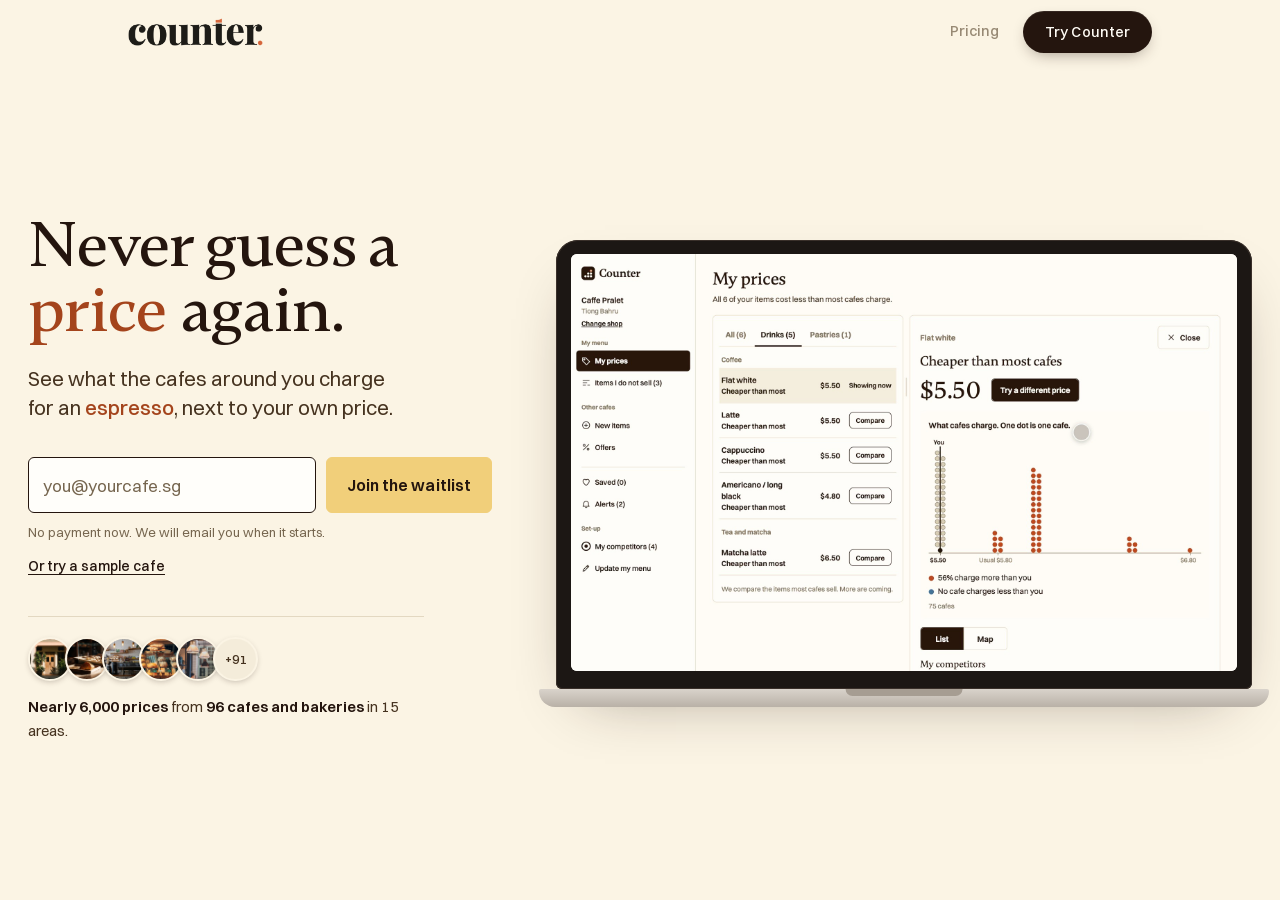
==== index.html @ 96f04a04 "Revert "Pricing as a printed price list: menu lines with dotted leaders, a waitlist stamp, torn tick" ====
<!DOCTYPE html>
<html lang="en" class="on-landing">
<head>
<meta charset="utf-8">
<meta name="viewport" content="width=device-width, initial-scale=1">
<title>Counter</title>
<meta name="description" content="Prices and new menu items at Singapore cafes and bakeries.">
<link rel="icon" href="img/favicon.svg" type="image/svg+xml">
<link rel="preload" href="fonts/gambetta-500.woff2" as="font" type="font/woff2" crossorigin>
<link rel="preload" href="fonts/switzer-400.woff2" as="font" type="font/woff2" crossorigin>
<style>
@font-face{font-family:'Gambetta';src:url(fonts/gambetta-400.woff2) format('woff2');font-weight:400;font-style:normal;font-display:swap}
@font-face{font-family:'Gambetta';src:url(fonts/gambetta-400i.woff2) format('woff2');font-weight:400;font-style:italic;font-display:swap}
@font-face{font-family:'Gambetta';src:url(fonts/gambetta-500.woff2) format('woff2');font-weight:500;font-style:normal;font-display:swap}
@font-face{font-family:'Gambetta';src:url(fonts/gambetta-500i.woff2) format('woff2');font-weight:500;font-style:italic;font-display:swap}
@font-face{font-family:'Gambetta';src:url(fonts/gambetta-600.woff2) format('woff2');font-weight:600;font-style:normal;font-display:swap}
@font-face{font-family:'Switzer';src:url(fonts/switzer-400.woff2) format('woff2');font-weight:400;font-style:normal;font-display:swap}
@font-face{font-family:'Switzer';src:url(fonts/switzer-500.woff2) format('woff2');font-weight:500;font-style:normal;font-display:swap}
@font-face{font-family:'Switzer';src:url(fonts/switzer-600.woff2) format('woff2');font-weight:600;font-style:normal;font-display:swap}
:root{
  --butter:#FBF2D9;      /* lead colour: the hero, the price in the result block, highlights */
  --cream:#FFFCF2;       /* the page behind the tool and the calm sections */
  --paper:#FFFFFF;       /* inputs and the phone screen */
  --espresso:#2A1810;    /* main text and the dark sections */
  --body:#4A3524;
  --muted:#7A6A55;       /* small secondary text */
  --rule:#EAE0C8;        /* hairlines */
  --tint:#F7EED5;        /* soft blocks: lock rows, the wall, the offer */
  --tomato:#9C4F55;      /* the main button, the giant number, the active tab or chip */
  --tomato-deep:#7A3940; /* pressed states, links, and small text that means "expensive" */
  /* map pins, a warm ramp from cheap to expensive */
  --pin-lo:#8C7A62;
  --pin-lo-text:#140B07;
  --pin-hi:#6E2A30;
  --f-display:"Bricolage Grotesque",system-ui,-apple-system,sans-serif;
  --f-text:"Archivo",system-ui,-apple-system,sans-serif;
  --s13:13px; --s15:15px; --s17:17px; --s21:21px;
  --s26:26px; --s33:33px;
  --r:12px;
  --gap-section:40px;
  --maxw:1080px;
  --pad:16px;
}
*{box-sizing:border-box}
html{-webkit-text-size-adjust:100%}
body{
  margin:0; background:var(--cream); color:var(--body);
  font-family:var(--f-text); font-size:16px; line-height:1.5;
  font-variant-numeric:tabular-nums;
  -webkit-font-smoothing:antialiased;
}
h1,h2,h3{font-family:var(--f-display); color:var(--espresso); font-weight:700; margin:0; line-height:1.15}
h4{margin:0}
p{margin:0}
.wrap{max-width:var(--maxw); margin:0 auto; padding:0 var(--pad)}
.num{font-variant-numeric:tabular-nums}
.vh{position:absolute; width:1px; height:1px; overflow:hidden; clip:rect(0 0 0 0)}
a{color:var(--tomato-deep); text-decoration:underline; text-underline-offset:2px}
:focus-visible{outline:2px solid var(--espresso); outline-offset:3px; border-radius:4px}
/* an author display rule must never show something marked hidden. until-found
   is left alone: it hides with content-visibility and needs its box. */
[hidden]:not([hidden=until-found]){display:none !important}
button{font-family:inherit; font-size:inherit; color:inherit; background:none; border:none; padding:0; cursor:pointer}
/* ---------- screen 1: the landing page ----------
   It lies over the tool and scrolls on its own. When a choice is made it
   slides up and away. Coming back has no motion. Each section runs edge to
   edge in one flat colour and makes one point. */
.landing{
  position:fixed; inset:0; z-index:100; overflow-x:hidden; overflow-y:auto;
  background:var(--butter); color:var(--espresso); font-size:18px; line-height:1.45;
}
html:not(.on-landing) .landing{
  transform:translateY(-100%); visibility:hidden;
  transition:transform .5s ease-out, visibility 0s linear .5s;
}
@media (prefers-reduced-motion:reduce){ html:not(.on-landing) .landing{transition:none} }
.on-landing body{overflow:hidden}
.landbar{position:sticky; top:0; z-index:40; background:var(--butter)}
.landbar .wrap{display:flex; align-items:center; justify-content:space-between; gap:16px; min-height:60px}
.lsec{padding:80px 0}
.lsec h2{font-family:var(--f-display); font-weight:800; font-size:clamp(32px,6vw,64px); line-height:1.05; letter-spacing:-.02em}
/* 1. hero: the field, and beside it the menu board */
.hero{background:var(--butter); min-height:100vh; min-height:100dvh}
.herogrid{display:grid; grid-template-columns:minmax(0,1fr); gap:32px; align-items:center}
.hero h1{font-weight:800; font-size:clamp(40px,9vw,88px); line-height:1; letter-spacing:-.03em}
.hero .sub{margin-top:16px}
/* The menu board: six cafes and their price for one item. One row at a time
   flips to another cafe. Every row is a button that opens that cafe. */
.menuboard{background:var(--espresso); color:var(--cream); border-radius:20px; padding:22px 22px 24px; line-height:1.5}
.menuboard :focus-visible{outline-color:var(--butter)}
.boardtabs{display:flex; gap:26px; margin-bottom:10px}
.boardtab{min-height:44px; font-family:var(--f-display); font-weight:700; font-size:20px; color:var(--cream); opacity:.72; border-bottom:3px solid transparent}
.boardtab[aria-pressed=true]{color:var(--butter); opacity:1; border-bottom-color:var(--butter)}
/* a fixed height, so a change of cafe never moves anything */
.boardrow{
  display:flex; align-items:center; gap:8px; width:100%; height:clamp(46px,4.8vw,62px); overflow:hidden; text-align:left;
  font-family:var(--f-display); font-weight:700; font-size:clamp(20px,2.5vw,30px); line-height:1.2;
  transition:transform .175s ease-in;
}
/* A change of cafe is a flip, like a letter board: the row turns on its
   horizontal axis until it is edge on, takes its new text, and turns back.
   A turn changes neither the row's height nor its place. */
.boardrow.out{transform:perspective(600px) rotateX(90deg)}
/* a long name is cut short. It never wraps and never pushes the price. */
.boardname{flex:0 1 auto; min-width:0; overflow:hidden; white-space:nowrap; text-overflow:ellipsis; color:var(--cream)}
.boardlead{flex:1 1 10px; min-width:10px; height:0; margin-top:.5em; border-bottom:3px dotted var(--muted)}
.boardprice{flex:0 0 auto; color:var(--butter); font-variant-numeric:tabular-nums}
/* of the six prices showing, the cheapest is cream and the dearest is tomato */
.boardprice.lo{color:var(--cream)}
.boardprice.hi{color:var(--tomato)}
.boardnote{margin-top:14px; font-size:15px; color:var(--cream)}
/* three figures on one line, set apart by space alone */
.herostats{display:flex; flex-wrap:wrap; gap:6px 28px; margin-top:22px; font-size:16px}
.herostats span{white-space:nowrap}
.herostats b{font-family:var(--f-display); font-weight:800; font-size:1.25em}
@media (prefers-reduced-motion:reduce){ .boardrow{transition:none} }
/* 2. the price line: the cheapest and the dearest price of one item, and a
   dot for every cafe in between */
.priceline{background:var(--espresso); color:var(--cream)}
.priceline h2{color:var(--cream)}
.pricerow{display:flex; align-items:flex-end; justify-content:space-between; gap:16px; margin-top:32px}
.pricerow .right{text-align:right}
.bigprice{font-family:var(--f-display); font-weight:800; font-size:clamp(48px,12vw,132px); line-height:.95; letter-spacing:-.03em}
.bigprice.lo{color:var(--butter)}
.bigprice.hi{color:var(--tomato)}
.pricelbl{margin-top:8px; font-size:16px; color:var(--cream)}
/* The plot. A column stands centred on its price. One too tall for the plot
   is split into stacks side by side. The label sits in a clear band above
   the tallest column, over the column it speaks for. */
.dotplot{position:relative; margin-top:36px; border-bottom:2px solid var(--muted); cursor:pointer}
.dotcol{
  position:absolute; bottom:5px; display:flex; align-items:flex-end; gap:var(--gap); transform:translateX(-50%);
  transition:opacity .2s linear; transition-delay:var(--d,0s);
}
.dotstack{display:flex; flex-direction:column-reverse; gap:var(--gap)}
.dotcol i{display:block; width:var(--dot); height:var(--dot); border-radius:50%; background:var(--butter)}
.dotlabel{position:absolute; white-space:nowrap; font-size:15px; line-height:1.3; color:var(--cream); transition:opacity .2s linear .9s}
.dotplot.pending .dotlabel{opacity:0}
.dotcol.top i{background:var(--tomato)}
.dotcol.on{outline:2px solid var(--cream); outline-offset:2px; border-radius:8px}
/* the columns wait out of sight until the section is first seen */
.dotplot.pending .dotcol{opacity:0}
@media (prefers-reduced-motion:reduce){ .dotcol,.dotlabel{transition:none} }
.pricenote{margin-top:28px; max-width:46ch}
/* 1b. the area ticker */
.ticker{overflow:hidden; background:var(--espresso); color:var(--butter); padding:16px 0; white-space:nowrap}
.tickrow{display:inline-flex; animation:tick 40s linear infinite}
.tickrow span{font-family:var(--f-display); font-weight:800; font-size:clamp(18px,2.4vw,26px); padding:0 22px}
.tickrow span::after{content:"\2022"; margin-left:44px; color:var(--tomato)}
@keyframes tick{to{transform:translateX(-50%)}}
@media (prefers-reduced-motion:reduce){ .tickrow{animation:none} }
/* 4. how it works */
.how{background:var(--cream); color:var(--body)}
.steps{display:grid; grid-template-columns:minmax(0,1fr); gap:56px; margin-top:44px}
.stepnum{font-family:var(--f-display); font-weight:800; font-size:72px; line-height:1; color:var(--tomato)}
.step h3{margin-top:10px; font-weight:800; font-size:28px}
.step > p{margin-top:8px}
/* a small real piece of the product under each step. Decoration only. */
.stepvis{margin-top:22px; max-width:380px; font-size:16px; line-height:1.5}
.fakeinput{display:flex; align-items:center; min-height:48px; padding:10px 14px; background:var(--paper); border:1px solid var(--espresso); border-radius:var(--r); color:var(--espresso)}
.fakelist{margin-top:6px; padding:6px 0; background:var(--paper); border-radius:var(--r)}
.fakelist div{padding:7px 14px}
.stepvis .rb-head{margin-top:0}
.stepvis .itemrow:first-child{border-top:1px solid var(--rule)}
.how .btn-main{margin-top:56px}
.landing footer{background:var(--cream); color:var(--body); font-size:16px}
/* 5. what owners said */
.quotes{background:var(--tomato); color:#fff}
.quotelabel{margin-bottom:28px}
.quotegrid{display:grid; grid-template-columns:minmax(0,1fr); gap:56px}
.quotes figure{margin:0}
.quotes blockquote{margin:0; font-family:var(--f-display); font-weight:700; font-size:clamp(24px,4.2vw,40px); line-height:1.15; letter-spacing:-.01em}
.quotes figcaption{margin-top:16px; font-size:16px}
/* 7. the full version */
.full{background:var(--cream); color:var(--body)}
.fulllist{list-style:none; margin:28px 0 0; padding:0; max-width:560px}
.fulllist li{padding:12px 0; border-bottom:1px solid var(--rule); color:var(--espresso); font-weight:500}
.full .tiles{margin-top:36px; font-size:16px; line-height:1.5}
.full .signup{margin-top:36px; max-width:560px}
/* 8. what owners asked us: six questions and their answers, all in view */
.questions{background:var(--tint); color:var(--body)}
.qlead{margin-top:16px; max-width:44ch}
.qa{margin-top:40px}
.qpair{padding:28px 0}
.qpair + .qpair{border-top:1px solid var(--muted)}
.qpair h3{font-weight:700; font-size:clamp(22px,3vw,30px); line-height:1.2}
.qpair p{margin-top:10px; max-width:60ch}
.sendmenu{display:inline-flex; align-items:center; min-height:44px; font-weight:500}
/* 9. closing */
.closing{background:var(--espresso); color:var(--cream)}
.closing h2{color:var(--cream); font-size:clamp(40px,9vw,88px); line-height:1; letter-spacing:-.03em}
.closing .combo{margin-top:26px; max-width:520px}
.closing input[type=text]{width:100%; font-size:18px; min-height:56px}
.closing .free{margin-top:12px; font-size:16px}
.closing h3{margin-top:72px; color:var(--cream); font-weight:800; font-size:28px}
.closing .signup{max-width:560px}
.closing .formnote,.closing .formnote.bad,.closing .formdone{color:var(--cream)}
.closing :focus-visible{outline-color:var(--butter)}
.btn.btn-butter,.btn.btn-butter:hover{background:var(--butter); border-color:var(--butter); color:var(--espresso)}
.btn.btn-butter:active{background:var(--butter); border-color:var(--cream)}
@media (min-width:861px){
  .landing{font-size:20px}
  .lsec{padding:120px 0}
  /* the hero is centred in a tall window. In a shorter one it starts under its top padding. */
  /* with the top bar the hero fills the window. It is centred in a tall
     window. In a shorter one it starts under its top padding. */
  .hero{display:flex; flex-direction:column; justify-content:center; min-height:calc(100vh - 60px); min-height:calc(100dvh - 60px)}
  .herogrid{width:100%; grid-template-columns:minmax(0,15fr) minmax(0,16fr); gap:48px; align-items:start}
  .menuboard{padding:26px 24px 28px}
  .herostats{gap:6px 22px; font-size:15px}
  .steps{grid-template-columns:repeat(3,minmax(0,1fr)); gap:48px}
  .quotegrid{grid-template-columns:repeat(2,minmax(0,1fr)); gap:72px}
  .qpair{display:grid; grid-template-columns:minmax(0,5fr) minmax(0,7fr); gap:56px}
  .qpair p{margin-top:0}
}
/* ---------- screen 2: top bar ---------- */
.topbar{border-bottom:1px solid var(--rule)}
.topbar .wrap{display:flex; align-items:center; justify-content:space-between; gap:16px; min-height:52px}
.wordmark{font-family:var(--f-display); font-weight:800; font-size:18px; color:var(--espresso); letter-spacing:-.01em}
.sec{padding-top:28px}
.sec > .wrap > h2{font-size:22px}
/* ---------- your result ---------- */
.who{font-size:var(--s15); color:var(--muted); margin-bottom:14px}
.who strong{display:block; font-family:var(--f-display); font-weight:800; font-size:var(--s26); line-height:1.15; color:var(--espresso)}
/* the result: one dark block */
.rankblock{background:var(--espresso); border-radius:var(--r); color:var(--cream); padding:18px}
.rb-head{margin-top:16px; font-weight:600}
.rb-head span{font-size:var(--s13); font-weight:400}
/* how the other cafes split: less in cream, the same in butter, more in tomato */
.rb-bar{display:flex; gap:2px; height:12px; margin-top:6px; border-radius:6px; overflow:hidden}
.rb-bar i{display:block; min-width:4px}
.rb-bar .less{background:var(--cream)}
.rb-bar .same{background:var(--butter)}
.rb-bar .more{background:var(--tomato)}
.rb-line{margin-top:6px; font-size:var(--s15)}
.rankblock + p{margin-top:12px}
/* the spread under the map */
.offers{margin-top:6px; font-size:var(--s15); display:flex; flex-wrap:wrap; gap:0 16px; align-items:center}
.near{margin-top:22px; max-width:600px}
.near h3{font-size:var(--s17)}
.nearname{color:var(--espresso); font-weight:500}
.neararea{display:block; font-size:var(--s13); font-weight:400; color:var(--muted)}
.nearprice{color:var(--espresso); font-weight:600}
.tilelock svg{flex:0 0 auto; width:16px; height:16px}
/* ---------- suggestions: the one place a shadow is used ---------- */
.combo{position:relative}
.combolist{
  position:absolute; left:0; right:0; top:calc(100% + 6px); z-index:30;
  margin:0; padding:6px 0; list-style:none; max-height:440px; overflow-y:auto;
  background:var(--paper); border:1px solid var(--rule); border-radius:var(--r);
  box-shadow:0 8px 24px rgba(42,24,16,.22);
}
.combolist li[role=option]{display:flex; flex-direction:column; justify-content:center; min-height:44px; padding:7px 14px; cursor:pointer}
.combolist li[aria-selected=true],.combolist li[role=option]:hover{background:var(--tint)}
.combohead{padding:8px 14px 2px; font-size:var(--s13); font-weight:600; color:var(--muted)}
.optname{display:block; font-size:16px; line-height:1.3; color:var(--espresso); font-weight:500}
.optsub{display:block; font-size:var(--s13); color:var(--muted)}
.optlast{border-top:1px solid var(--rule); margin-top:4px}
.optlast .optname{color:var(--tomato-deep)}
.signup{margin-top:18px; display:flex; flex-direction:column; align-items:stretch; gap:10px}
input[type=email],input[type=number],input[type=text],select{
  font-family:inherit; font-size:16px; color:var(--espresso);
  background:var(--paper); border:1px solid var(--muted); border-radius:var(--r);
  padding:10px 14px; min-height:48px; min-width:0;
}
input::placeholder{color:var(--muted)}
.signup input[type=email]{width:100%}
.btn{
  display:inline-flex; align-items:center; justify-content:center; min-height:48px;
  background:var(--espresso); color:var(--cream); font-weight:600; font-size:16px;
  padding:12px 20px; border-radius:var(--r); border:1px solid var(--espresso);
}
.btn:hover,.btn:active{background:var(--body); border-color:var(--body)}
.btn:disabled{opacity:.6; cursor:default}
/* the main button: joining the waitlist */
.btn-main,.btn-main:hover{background:var(--tomato); border-color:var(--tomato); color:#fff}
.btn-main:active{background:var(--tomato-deep); border-color:var(--tomato-deep)}
.btn-small{min-height:44px; padding:8px 16px; font-size:var(--s15)}
/* small grey text is too faint on the soft blocks, so it goes darker there */
.fineprint{margin-top:10px; font-size:var(--s13); color:var(--muted)}
.formnote{margin-top:12px; font-size:var(--s15); color:var(--espresso); font-weight:500}
.formnote.bad{color:var(--tomato-deep)}
.formdone{font-size:var(--s17); color:var(--espresso); font-weight:500; max-width:46ch}
/* ---------- the dashboard tiles ---------- */
.tiles{display:grid; grid-template-columns:1fr; gap:12px; margin:12px 0 4px}
.tile{background:var(--paper); border-radius:var(--r); padding:16px}
.tile h4{font-size:var(--s15); font-weight:600; color:var(--espresso); margin-bottom:8px; display:flex; flex-wrap:wrap; align-items:center; gap:6px 10px}
.tile p{font-size:var(--s15)}
.tilerow{display:flex; justify-content:space-between; gap:12px; padding:7px 0; border-bottom:1px solid var(--rule)}
.tilerow span:last-child{color:var(--espresso); font-weight:600; text-align:right}
.tilelock{display:flex; align-items:center; gap:8px; width:100%; min-height:44px; margin-top:2px; text-align:left; font-size:var(--s15); color:var(--muted)}
.soon{font-size:var(--s13); font-weight:500; color:var(--espresso); background:var(--tint); border-radius:var(--r); padding:2px 10px}
/* ---------- footer ---------- */
footer{border-top:1px solid var(--rule); padding:36px 0 44px}
footer h3{font-family:var(--f-text); font-size:var(--s13); font-weight:600; color:var(--espresso); margin-bottom:4px}
/* ---------- wider than a phone ---------- */
@media (min-width:700px){
  .tiles{grid-template-columns:1fr 1fr}
  .signup{flex-direction:row; flex-wrap:wrap}
  .signup input[type=email]{flex:1 1 240px; max-width:420px; width:auto}
}
@media (min-width:861px){
  :root{--gap-section:56px; --pad:28px}
}
/* ---------- landing polish: cards, photos, pricing ---------- */
.landing{--card-shadow:0 1px 2px rgba(42,24,16,.06),0 12px 32px -12px rgba(42,24,16,.18)}
.landbar{background:rgba(251,242,217,.86); -webkit-backdrop-filter:saturate(1.4) blur(12px); backdrop-filter:saturate(1.4) blur(12px); border-bottom:1px solid rgba(42,24,16,.06)}
.landing{scroll-behavior:smooth}
@media (prefers-reduced-motion:reduce){ .landing{scroll-behavior:auto} }
.lsec{scroll-margin-top:60px}
.navlinks{display:none; gap:28px; margin-left:auto; margin-right:8px; font-size:15px; font-weight:500}
.navlinks a{color:var(--espresso); text-decoration:none; opacity:.75}
.navlinks a:hover{opacity:1}
.eyebrow{display:inline-flex; align-items:center; gap:8px; margin-bottom:22px; padding:6px 14px 6px 10px; border-radius:999px; background:var(--paper); box-shadow:var(--card-shadow); font-size:14px; font-weight:600; color:var(--espresso)}
.eyebrow i{width:8px; height:8px; border-radius:50%; background:#3E9B5B; box-shadow:0 0 0 4px rgba(62,155,91,.18)}
.menuboard{box-shadow:0 30px 60px -20px rgba(42,24,16,.45); border-radius:20px}
.section-kicker{display:block; margin-bottom:14px; font-size:14px; font-weight:600; letter-spacing:.08em; color:var(--tomato)}
.sublead{margin-top:16px; max-width:52ch; color:var(--body)}
/* photo band */
/* steps as cards */
.step{background:var(--paper); border-radius:20px; padding:28px; box-shadow:var(--card-shadow)}
.stepnum{font-size:15px; display:inline-grid; place-items:center; width:40px; height:40px; border-radius:12px; background:var(--butter); color:var(--tomato-deep)}
.step h3{margin-top:18px; font-size:26px}
/* quotes as review cards */
.quotes{background:var(--espresso); color:var(--cream)}
.quotes h2{color:var(--cream)}
.quotelabel{margin-bottom:0}
.quotegrid{margin-top:44px; gap:20px}
.quotes figure{background:var(--paper); color:var(--espresso); border-radius:20px; padding:32px; box-shadow:0 20px 40px -20px rgba(0,0,0,.5); display:flex; flex-direction:column; justify-content:space-between; gap:28px}
.quotes blockquote{font-size:clamp(20px,2.6vw,26px); line-height:1.3; color:var(--espresso)}
.quotes figcaption{margin-top:0; display:flex; align-items:center; gap:12px; font-size:15px; color:var(--muted)}
.quotes figcaption b{display:block; color:var(--espresso); font-weight:600}
.avatar{flex:none; width:44px; height:44px; border-radius:50%; display:grid; place-items:center; font-size:22px; background:var(--butter)}
.proofrow{display:flex; flex-wrap:wrap; gap:12px 32px; margin-top:40px; font-size:15px; opacity:.85}
.proofrow b{font-family:var(--f-display); font-size:1.3em; color:var(--butter); margin-right:6px}
/* pricing */
.full{background:var(--cream)}
.full h2,.full .section-kicker,.full .sublead{text-align:center; margin-left:auto; margin-right:auto}
.plans{display:grid; gap:20px; margin-top:48px; grid-template-columns:minmax(0,1fr)}
.plan{position:relative; background:var(--paper); border-radius:24px; padding:32px; box-shadow:var(--card-shadow); border:1px solid var(--rule); display:flex; flex-direction:column}
.plan.pro{background:var(--espresso); color:var(--cream); border-color:var(--espresso)}
.plan h3{font-size:22px}
.plan.pro h3{color:var(--cream)}
.plan .price{margin-top:12px; font-family:var(--f-display); font-weight:800; font-size:56px; line-height:1; letter-spacing:-.03em; color:var(--espresso)}
.plan.pro .price{color:var(--butter)}
.plan .price small{font-family:var(--f-text); font-weight:500; font-size:16px; letter-spacing:0; opacity:.7; margin-left:4px}
.plan .badge{position:absolute; top:24px; right:24px; padding:5px 12px; border-radius:999px; background:var(--butter); color:var(--espresso); font-size:13px; font-weight:600}
.plan .fulllist{margin-top:24px; flex:1}
.plan .fulllist li{display:flex; gap:10px; padding:9px 0; border:0; font-size:16px; color:inherit}
.plan .fulllist li::before{content:"\2713"; color:var(--tomato); font-weight:700}
.plan.pro .fulllist li::before{color:var(--butter)}
.plan .signup{margin-top:24px; max-width:none}
.plan > .btn{margin-top:24px; text-decoration:none; text-align:center; justify-content:center}
.plan.pro .fineprint,.plan.pro .formnote{color:var(--cream); opacity:.8}
.full .tiles{margin-top:56px}
/* questions as cards */
.questions{background:var(--tint)}
.qa{display:grid; gap:16px; grid-template-columns:minmax(0,1fr)}
.qpair,.qpair + .qpair{background:var(--paper); border:0; border-radius:20px; padding:28px; box-shadow:var(--card-shadow)}
.qpair h3{font-size:20px}
/* closing over a photo */
.closing{position:relative; background:linear-gradient(rgba(42,24,16,.82),rgba(42,24,16,.92)),url(img/busy.jpg) center/cover; text-align:left}
@media (min-width:861px){
  .navlinks{display:flex}
  .quotegrid{grid-template-columns:repeat(2,minmax(0,1fr)); gap:24px}
  .plans{grid-template-columns:repeat(2,minmax(0,1fr)); max-width:880px; margin-left:auto; margin-right:auto}
  .qa{grid-template-columns:repeat(2,minmax(0,1fr)); gap:20px}
  .qpair{display:block}
  .qpair p{margin-top:10px}
}
/* ---------- landing motion ---------- */
.hero{position:relative; overflow:hidden; isolation:isolate}
.hero::before,.hero::after{content:""; position:absolute; z-index:-1; width:520px; height:520px; border-radius:50%; filter:blur(70px); opacity:.55; pointer-events:none}
.hero::before{background:#F6D98B; top:-140px; left:-120px; animation:drift1 18s ease-in-out infinite alternate}
.hero::after{background:#E9B9A0; bottom:-180px; right:-120px; opacity:.4; animation:drift2 22s ease-in-out infinite alternate}
@keyframes drift1{to{transform:translate(160px,120px) scale(1.15)}}
@keyframes drift2{to{transform:translate(-180px,-100px) scale(1.2)}}
.eyebrow i{animation:pulse 2s ease-out infinite}
@keyframes pulse{0%{box-shadow:0 0 0 0 rgba(62,155,91,.45)}100%{box-shadow:0 0 0 10px rgba(62,155,91,0)}}
.rot{display:inline-block; position:relative; color:var(--tomato); font-weight:600}
.rot span{display:inline-block; animation:rotin .5s cubic-bezier(.2,.8,.2,1)}
.rot::after{content:""; position:absolute; left:0; right:0; bottom:-2px; height:3px; border-radius:3px; background:var(--tomato); opacity:.35}
@keyframes rotin{from{opacity:0; transform:translateY(60%)}}
.heroside{position:relative}
.toasts{position:absolute; left:-36px; bottom:-34px; width:min(340px,90%); height:150px; pointer-events:none; z-index:2}
.toast{position:absolute; left:0; right:0; bottom:0; display:flex; gap:12px; align-items:flex-start; padding:12px 14px; border-radius:16px; background:rgba(255,255,255,.97); box-shadow:0 18px 40px -12px rgba(42,24,16,.35); font-size:14px; line-height:1.35; color:var(--body);
  transition:transform .6s cubic-bezier(.2,.8,.2,1), opacity .6s; animation:toastin .6s cubic-bezier(.2,.8,.2,1)}
.toast .ti{flex:none; width:36px; height:36px; border-radius:11px; display:grid; place-items:center; font-size:18px; background:var(--butter)}
.toast b{display:block; color:var(--espresso); font-size:14px}
.toast small{display:block; color:var(--muted); font-size:12px; margin-bottom:1px; letter-spacing:.06em; font-weight:600}
.toast.back{transform:translateY(-62px) scale(.94); opacity:.55}
@keyframes toastin{from{opacity:0; transform:translateY(40px) scale(.96)}}
@keyframes bob{50%{transform:translateY(-6px)}}
.step,.plan,.qpair,.quotes figure{transition:transform .3s ease, box-shadow .3s ease}
.step:hover,.plan:hover,.qpair:hover,.quotes figure:hover{transform:translateY(-4px); box-shadow:0 2px 4px rgba(42,24,16,.06),0 24px 48px -16px rgba(42,24,16,.28)}
.motion .rv{opacity:0; transform:translateY(28px); transition:opacity .7s ease, transform .7s cubic-bezier(.2,.8,.2,1)}
.motion .rv.in{opacity:1; transform:none}
@media (max-width:860px){ .toasts{left:8px; bottom:-60px} .heroside{margin-bottom:70px} }
@media (prefers-reduced-motion:reduce){
  .hero::before,.hero::after,.eyebrow i,.rot span,.toast{animation:none}
  .toast{transition:none}
}
/* ---------- hero: words left, the live board right ---------- */
.hero{min-height:0; padding:56px 0 88px}
.herogrid{gap:56px}
.hero h1{font-size:clamp(44px,6vw,80px); line-height:.98}
.hero h1 .mark{background:linear-gradient(transparent 62%, #F3D27A 62%, #F3D27A 92%, transparent 92%); padding:0 .06em}
.hero .sub{margin-top:20px; font-size:clamp(18px,1.8vw,21px); max-width:30ch}
.hero .herostats{margin-top:36px; padding-top:22px; border-top:1px solid rgba(42,24,16,.12); max-width:480px; gap:6px 26px; font-size:15px; color:var(--body)}
.heroside{position:relative; padding:44px 0}
.hero .boardnote{display:none}
.hero .menuboard{padding-bottom:44px}
.hero .boardrow{font-size:clamp(18px,1.9vw,24px); height:clamp(44px,4vw,54px)}
.toasts{width:300px; height:0; pointer-events:none}
.toasts .toast{position:absolute; left:0; right:0; top:0; bottom:auto; text-align:left}
.toasts.r{top:-14px; right:-28px; left:auto; bottom:auto}
@media (min-width:861px){
  .hero{display:flex; flex-direction:column; justify-content:center; min-height:calc(100dvh - 60px); padding:40px 0 72px}
  .herogrid{grid-template-columns:minmax(0,11fr) minmax(0,10fr); align-items:center; gap:64px}
}
@media (max-width:860px){
  .toasts.r{position:relative; left:auto; right:auto; top:auto; bottom:auto; margin:16px auto 0; width:100%; height:96px}
  .heroside{padding:0; margin-bottom:0}
}
.full .tiles{display:none}
/* questions fold open one at a time */
.qpair summary{list-style:none; cursor:pointer; display:flex; justify-content:space-between; align-items:center; gap:16px}
.qpair summary::-webkit-details-marker{display:none}
.qpair summary::after{content:"+"; flex:none; width:32px; height:32px; border-radius:50%; display:grid; place-items:center; background:var(--butter); color:var(--espresso); font-weight:700; transition:transform .25s}
.qpair[open] summary::after{transform:rotate(45deg)}
.qa{align-items:start}
/* ---------- how it works: steps beside a phone playing the walkthrough ---------- */
.how{position:relative; overflow:hidden}
.howgrid{display:grid; grid-template-columns:minmax(0,1fr); gap:48px; margin-top:44px; align-items:center}
.how .steps{margin-top:0; grid-template-columns:minmax(0,1fr) !important; gap:16px}
.how .stepvis{display:none}
.how .step{display:grid; grid-template-columns:auto minmax(0,1fr); column-gap:18px; align-items:start; padding:24px}
.how .step h3{margin-top:4px; font-size:22px}
.how .step > p:not(.stepnum){grid-column:2}
.how .step .stepnum{grid-row:span 2}
.phonewrap{position:relative; display:flex; flex-direction:column; align-items:center; padding:20px 0}
.phonecap{position:relative; z-index:1; margin-top:22px; font-size:14px; font-weight:500; color:var(--body)}
.phonewrap::before{content:""; position:absolute; inset:8% 4%; border-radius:50%; background:radial-gradient(#F3D27A,transparent 70%); filter:blur(30px); opacity:.7; z-index:0}
.phone{position:relative; z-index:1; width:min(300px,78vw); padding:11px; border-radius:50px; background:#1A1310;
  box-shadow:inset 0 0 0 2px #3B302A, inset 0 0 0 5px #0E0A08, 0 40px 80px -24px rgba(42,24,16,.55), 0 12px 24px -12px rgba(42,24,16,.4)}
.phone::after{content:""; position:absolute; right:-3px; top:130px; width:3px; height:64px; border-radius:0 3px 3px 0; background:#2A211C}
.phone .screen{position:relative; border-radius:40px; overflow:hidden; background:#000; aspect-ratio:390/844}
.phone video,.phone img{display:block; width:100%; height:100%; object-fit:cover; object-position:top}
.phonetag{position:absolute; z-index:3; display:flex; align-items:center; gap:8px; padding:10px 14px; border-radius:14px; background:#fff; box-shadow:var(--card-shadow); font-size:14px; font-weight:600; color:var(--espresso); white-space:nowrap; animation:bob 5s ease-in-out infinite}
.phonetag.a{top:18%; left:calc(50% - 230px)}
.phonetag.b{bottom:16%; right:calc(50% - 235px); animation-delay:-2.5s}
.phonetag i{width:8px; height:8px; border-radius:50%; background:#3E9B5B}
.how .btn-main{margin-top:40px}
@media (min-width:861px){ .howgrid{grid-template-columns:minmax(0,1fr) minmax(0,1fr); gap:64px} }
@media (max-width:560px){ .phonetag{display:none} }
@media (prefers-reduced-motion:reduce){ .phonetag{animation:none} }
</style>
<style>
/* ---------- hero phone, alerts floating round it ---------- */
.hero .heroside{display:flex; justify-content:center; padding:24px 0}
.hero .heroside::before{content:""; position:absolute; inset:6% 12%; border-radius:50%; background:radial-gradient(#F3D27A,transparent 70%); filter:blur(36px); opacity:.75}
.hero .phone{width:min(290px,72vw); transform:rotate(2deg)}
.hero .toasts{width:270px; z-index:3}
.hero .toasts.r{top:16%; right:-6px; left:auto; bottom:auto}
.boardwrap{position:relative}
.boardwrap .menuboard{box-shadow:0 30px 60px -20px rgba(42,24,16,.45)}
@media (min-width:861px){ .hero .phone{width:min(300px,24vw)} }
@media (max-width:860px){
  .hero .heroside{flex-direction:column; align-items:center}
  .hero .toasts.r{position:relative; inset:auto; margin:20px auto 0; width:100%; max-width:360px; height:96px}
}
@media (prefers-reduced-motion:reduce){ .hero .phone{transform:none} }
/* ---------- hero: real-looking notifications beside the phone ---------- */
.hero .heroside{display:grid; grid-template-columns:minmax(0,1fr) auto; align-items:center; padding:24px 0}
.notifs{position:relative; z-index:3; display:flex; flex-direction:column; gap:10px; margin-right:-34px; min-height:330px; justify-content:center}
.nf{display:flex; gap:11px; align-items:flex-start; padding:11px 13px 12px; border-radius:22px; text-decoration:none; color:var(--espresso);
  background:rgba(255,255,255,.78); -webkit-backdrop-filter:blur(24px) saturate(1.8); backdrop-filter:blur(24px) saturate(1.8);
  border:1px solid rgba(255,255,255,.7); box-shadow:0 1px 1px rgba(42,24,16,.04),0 14px 34px -12px rgba(42,24,16,.32);
  transition:transform .45s cubic-bezier(.2,.8,.2,1), opacity .45s, box-shadow .2s; will-change:transform}
.nf:hover{transform:translateX(-4px) scale(1.02); box-shadow:0 1px 1px rgba(42,24,16,.04),0 22px 44px -14px rgba(42,24,16,.42)}
.nf:focus-visible{outline:2px solid var(--tomato); outline-offset:2px}
.nf .ic{flex:none; width:38px; height:38px; border-radius:10px; display:grid; place-items:center; font-size:20px; background:var(--espresso); box-shadow:inset 0 0 0 1px rgba(255,255,255,.08)}
.nf .hd{display:flex; justify-content:space-between; gap:8px; font-size:11.5px; letter-spacing:.04em; color:var(--muted); margin-bottom:2px}
.nf .hd span:last-child{text-transform:none; letter-spacing:0}
.nf b{display:block; font-size:14px; color:var(--espresso); white-space:nowrap; overflow:hidden; text-overflow:ellipsis}
.nf .tx{display:-webkit-box; -webkit-line-clamp:2; -webkit-box-orient:vertical; overflow:hidden}
.nf .go{display:block; max-height:0; opacity:0; overflow:hidden; font-weight:600; font-size:12.5px; color:var(--tomato); transition:max-height .25s, opacity .25s, margin .25s}
.nf:hover .go,.nf:focus-visible .go{max-height:20px; opacity:1; margin-top:5px}
.nf.enter{animation:nfin .6s cubic-bezier(.2,.9,.25,1.1)}
.nf.leave{opacity:0; transform:translateY(14px) scale(.94)}
.nf:nth-child(2){opacity:.92}
.nf:nth-child(3){opacity:.75}
@keyframes nfin{from{opacity:0; transform:translateX(70px) scale(.9)}}
.hero .phone{position:relative; z-index:1}
@media (max-width:860px){
  .hero .heroside{grid-template-columns:minmax(0,1fr); justify-items:center}
  .notifs{order:2; margin:22px 0 0; width:100%; max-width:380px; min-height:0}
  .notifs .nf:nth-child(n+3){display:none}
}
@media (prefers-reduced-motion:reduce){ .nf,.nf.enter{animation:none; transition:none} }
/* ---------- hero stage: the phone, with the notifications pinned to its left edge ---------- */
.hero .wrap{max-width:1240px}
.hero .heroside{display:flex; justify-content:flex-end; align-items:center; padding:24px 0}
.stage{position:relative}
.hero .phone{width:clamp(230px,21vw,290px)}
.notifs{position:absolute; top:16%; right:calc(100% - 16px); width:clamp(250px,24vw,330px); margin:0; min-height:0; justify-content:flex-start}
.nf{padding:10px 12px; border-radius:20px; align-items:center}
.nf .ic{width:36px; height:36px; font-size:19px}
.nf .hd{font-size:10.5px; margin-bottom:1px}
.nf .hd span:first-child{white-space:nowrap; overflow:hidden; text-overflow:ellipsis}
.nf b{font-size:14px}
.nf .tx{-webkit-line-clamp:1; font-size:13px}
.nf:nth-child(2){opacity:.94; transform:scale(.98)}
.nf:nth-child(3){opacity:.8; transform:scale(.96)}
.nf:hover{transform:translateX(-4px) scale(1.02); opacity:1}
@media (min-width:861px){
  .herogrid{grid-template-columns:minmax(0,5fr) minmax(0,6fr); gap:48px}
  .hero h1{font-size:clamp(44px,5.4vw,84px)}
}
@media (max-width:860px){
  .hero .heroside{justify-content:center}
  .stage{display:flex; flex-direction:column; align-items:center; width:100%}
  .notifs{position:static; order:2; width:100%; max-width:380px; margin-top:22px}
  .hero .phone{width:min(280px,72vw)}
}
/* the rotating item is a link into the tool */
button.rot{font:inherit; font-weight:600; color:var(--tomato); padding:0; cursor:pointer; text-align:left}
button.rot::before{content:""; position:absolute; inset:-4px -8px; border-radius:10px; background:rgba(156,79,85,.08); opacity:0; transition:opacity .2s}
button.rot:hover::before,button.rot:focus-visible::before{opacity:1}
button.rot:hover::after{opacity:.9; height:4px}
button.rot span::after{content:" \2197"; font-size:.7em; vertical-align:.25em; opacity:.55}
.hero .herotext{padding-top:8px}
/* the price line turns through every item */
.plpills{display:flex; flex-wrap:wrap; gap:8px; margin-bottom:28px}
.plpill{position:relative; overflow:hidden; padding:8px 16px; border-radius:999px; font-size:15px; font-weight:500; color:var(--cream); background:rgba(255,252,242,.08); border:1px solid rgba(255,252,242,.16); transition:background .2s, color .2s}
.plpill:hover{background:rgba(255,252,242,.16)}
.plpill[aria-pressed=true]{background:var(--butter); color:var(--espresso); border-color:var(--butter)}
.plpill span{position:relative; z-index:1}
.plpills.running .plpill[aria-pressed=true]::after{content:""; position:absolute; left:0; bottom:0; height:3px; width:100%; background:var(--tomato); transform-origin:left; animation:plbar var(--turn,5s) linear forwards}
@keyframes plbar{from{transform:scaleX(0)}}
.plword{display:inline-block; color:var(--butter); animation:rotin .5s cubic-bezier(.2,.8,.2,1)}
.dotplot .dotcol{transition:opacity .25s linear; transition-delay:var(--d,0s)}
.dotplot.pending .dotcol{transition-delay:0s}
@media (prefers-reduced-motion:reduce){ .plword{animation:none} .plpills.running .plpill::after{animation:none} }
/* a faded photo of the item behind the price line */
.priceline{position:relative; overflow:hidden; isolation:isolate}
.plbgs{position:absolute; inset:0; z-index:-1; background:var(--espresso)}
.plbgs::after{content:""; position:absolute; inset:0; background:linear-gradient(90deg, rgba(42,24,16,.94) 0%, rgba(42,24,16,.82) 45%, rgba(42,24,16,.68) 100%), linear-gradient(180deg, rgba(42,24,16,.35), rgba(42,24,16,.85))}
.plbg{position:absolute; inset:-4%; background:center/cover no-repeat; opacity:0; transform:scale(1.04); transition:opacity 1.2s ease, transform 7s ease-out; filter:saturate(.9)}
.plbg.on{opacity:1; transform:scale(1.12)}
@media (prefers-reduced-motion:reduce){ .plbg{transition:opacity .01s; transform:none} .plbg.on{transform:none} }
.plpills{display:none}
.plbg,.plbg.on{transition:none; transform:none}
/* ---------- owner chats ---------- */
.chatgrid{display:grid; grid-template-columns:minmax(0,1fr); gap:40px; align-items:center}
.chatcopy .proofrow{margin-top:32px}
.chatcard{background:var(--paper); color:var(--espresso); border-radius:28px; box-shadow:0 30px 60px -24px rgba(0,0,0,.6); overflow:hidden; max-width:460px; width:100%; justify-self:center}
.chathead{display:flex; align-items:center; gap:12px; padding:16px 20px; border-bottom:1px solid var(--rule)}
.chathead b{display:block; font-size:16px}
.chathead small{display:block; font-size:13px; color:var(--muted)}
.chatlog{display:flex; flex-direction:column; justify-content:flex-end; gap:8px; height:300px; padding:18px 18px 10px; font-size:15.5px; line-height:1.35; overflow:hidden}
.bub{max-width:82%; padding:10px 14px; border-radius:18px; animation:bubin .35s cubic-bezier(.2,.8,.2,1)}
.bub.them{align-self:flex-start; background:#F1ECE1; border-bottom-left-radius:6px}
.bub.us{align-self:flex-end; background:var(--espresso); color:var(--cream); border-bottom-right-radius:6px}
.bub.ship{align-self:flex-end; background:var(--butter); color:var(--espresso); border:1px solid #EAD9A6; border-bottom-right-radius:6px}
.bub.ship small{display:block; font-size:11.5px; font-weight:700; letter-spacing:.06em; color:var(--tomato-deep); margin-bottom:3px}
.bub.typing{display:flex; gap:4px; padding:13px 14px}
.bub.typing i{width:7px; height:7px; border-radius:50%; background:var(--muted); opacity:.5; animation:dot 1s infinite}
.bub.typing i:nth-child(2){animation-delay:.15s}
.bub.typing i:nth-child(3){animation-delay:.3s}
@keyframes dot{50%{opacity:1; transform:translateY(-2px)}}
@keyframes bubin{from{opacity:0; transform:translateY(10px) scale(.97)}}
.chatdots{display:flex; justify-content:center; gap:6px; padding:6px 0 16px}
.chatdots button{width:8px; height:8px; border-radius:99px; background:var(--rule); transition:width .3s, background .3s}
.chatdots button[aria-pressed=true]{width:24px; background:var(--tomato)}
.chatnote{margin-top:28px; font-size:13px; color:rgba(255,252,242,.55)}
@media (min-width:861px){ .chatgrid{grid-template-columns:minmax(0,1fr) minmax(0,1fr); gap:64px} .chatcard{justify-self:end} }
@media (prefers-reduced-motion:reduce){ .bub{animation:none} .bub.typing i{animation:none} }
/* a row of round cafe photos beside the counts */
.hero .herostats,.facerow{display:flex; align-items:center; flex-wrap:wrap; gap:12px 16px}
.faces{display:inline-flex; padding-left:10px}
.faces i{width:38px; height:38px; margin-left:-10px; border-radius:50%; background:center/cover no-repeat var(--tint); border:3px solid var(--butter); box-shadow:0 2px 6px rgba(42,24,16,.15)}
.facetext{font-size:15px; color:var(--body); white-space:normal}
.facetext b{font-family:var(--f-display); font-weight:800; font-size:1.15em; color:var(--espresso)}
.facerow{margin-top:28px}
.closing .faces i{border-color:#3A2A21; width:44px; height:44px}
.closing .facetext{color:rgba(255,252,242,.8)}
@media (max-width:480px){ .faces i:nth-child(n+7){display:none} }
/* owner section: a counter conversation behind it, and our notes beside the chat */
.quotes{position:relative; overflow:hidden; isolation:isolate}
.quotes::before{content:""; position:absolute; inset:0; z-index:-1;
  background:linear-gradient(90deg, rgba(42,24,16,.95) 0%, rgba(42,24,16,.86) 45%, rgba(42,24,16,.62) 100%), url(img/counter-chat.jpg) center/cover no-repeat}
.quotes .sublead{color:rgba(255,252,242,.78)}
.chatstage{position:relative; justify-self:center; width:100%; max-width:460px; margin-top:96px}
.chatstage .chatcard{position:relative; z-index:1; max-width:none}
.notecard{position:absolute; z-index:0; top:-118px; left:-48px; width:260px; padding:16px 18px 18px; background:#FFF9E6; color:#3B2A1E; border-radius:6px; transform:rotate(-6deg);
  box-shadow:0 18px 30px -12px rgba(0,0,0,.55); font-family:"Caveat",cursive; font-size:21px; line-height:1.2;
  background-image:repeating-linear-gradient(transparent 0 25px, rgba(122,106,85,.18) 25px 26px)}
.notecard .nt{font-weight:700; font-size:23px; margin-bottom:6px; color:var(--tomato-deep)}
.notecard .nk{margin-top:6px; font-weight:700; color:#3E7B4F}
@media (min-width:861px){ .chatstage{justify-self:end} }
@media (max-width:1100px){ .notecard{display:none} .chatstage{margin-top:0} }
/* the build story beside the owner chats */
.story{list-style:none; margin:30px 0 0; padding:0; position:relative}
.story::before{content:""; position:absolute; left:23px; top:10px; bottom:16px; width:2px; background:linear-gradient(rgba(251,242,217,.45), rgba(251,242,217,.08))}
.story li{position:relative; display:grid; grid-template-columns:48px minmax(0,1fr); gap:16px; padding:10px 0; font-size:16.5px; line-height:1.45; color:rgba(255,252,242,.78)}
.story .when{position:relative; z-index:1; display:grid; place-items:center; width:48px; height:28px; border-radius:99px; background:#3A2A21; border:1px solid rgba(251,242,217,.25); font-size:12.5px; font-weight:700; letter-spacing:.04em; color:var(--butter)}
.story li.now .when{background:var(--butter); color:var(--espresso)}
.story b{color:var(--cream); font-weight:600}
.tellbtn{margin-top:12px; min-height:44px; padding:10px 18px; font-size:15px}
.tellform{margin-top:12px; max-width:420px}
.tellform textarea{width:100%; padding:12px 14px; border-radius:14px; border:1px solid rgba(251,242,217,.3); background:rgba(255,252,242,.96); font:inherit; font-size:15px; color:var(--espresso); resize:vertical}
.tellrow{display:flex; gap:8px; margin-top:8px}
.tellrow input{flex:1; min-width:0; border-radius:12px; font-size:15px}
.quotes .formdone{margin-top:10px; color:var(--butter)}
.stagecap{position:absolute; left:0; right:0; bottom:-34px; text-align:center; font-size:13.5px; color:var(--muted); white-space:nowrap}
.stagecap::before{content:""; display:inline-block; width:6px; height:6px; margin-right:8px; border-radius:50%; background:var(--tomato); vertical-align:middle}
.builtwith{margin-top:48px; font-size:15px; color:rgba(255,252,242,.7)}
.builtwith a{color:var(--butter)}
@media (max-width:860px){ .stagecap{position:static; margin-top:14px; order:3} }
/* three quiet pillars instead of a timeline */
.pillars{list-style:none; margin:34px 0 0; padding:0; display:grid; gap:20px; max-width:520px}
.pillars li{position:relative; padding-left:26px; font-size:16.5px; line-height:1.5; color:rgba(255,252,242,.72)}
.pillars li::before{content:""; position:absolute; left:0; top:.55em; width:10px; height:10px; border-radius:50%; background:var(--butter); box-shadow:0 0 0 4px rgba(251,242,217,.12)}
.pillars b{display:block; color:var(--cream); font-weight:600; font-size:18px; margin-bottom:2px}
.ideabtn{display:inline-block; margin-top:8px; font-weight:600; color:var(--butter); border-bottom:1px solid rgba(251,242,217,.4); padding-bottom:1px}
.ideabtn:hover{border-bottom-color:var(--butter)}
/* ---------- closing: one big line, one pill, one-line footer ---------- */
.closing{background:radial-gradient(120% 70% at 50% 100%, rgba(156,79,85,.38), transparent 60%), radial-gradient(60% 50% at 50% 0%, rgba(251,242,217,.06), transparent 70%), var(--espresso); text-align:center}
.closewrap{display:flex; flex-direction:column; align-items:center}
.bigclose{color:var(--cream); font-size:clamp(56px,10.5vw,136px) !important; line-height:.92 !important; letter-spacing:-.045em !important}
.bigclose span{color:var(--butter)}
.closesub{margin-top:28px; max-width:34ch; font-size:clamp(17px,1.6vw,20px); color:rgba(255,252,242,.7)}
.pillform{display:flex; align-items:center; gap:6px; width:100%; max-width:540px; margin-top:34px !important; padding:6px; border-radius:999px; background:rgba(255,252,242,.08); border:1px solid rgba(255,252,242,.16)}
.pillform input[type=email]{flex:1; min-width:0; max-width:none !important; background:transparent; border:0; color:var(--cream); font-size:17px; padding:0 18px; min-height:52px; box-shadow:none}
.pillform input::placeholder{color:rgba(255,252,242,.45)}
.pillform input:focus{outline:none}
.pillform:focus-within{border-color:rgba(251,242,217,.5)}
.pillform .btn{border-radius:999px; min-height:52px; padding:0 26px; background:var(--butter); border-color:var(--butter); color:var(--espresso); font-weight:600; white-space:nowrap}
.pillform .btn:hover{background:#fff; border-color:#fff}
.closing .free{margin-top:14px; font-size:14px; color:rgba(255,252,242,.55)}
.closefind{margin-left:6px; color:var(--butter); font-weight:600}
.closing .facerow{justify-content:center; margin-top:40px}
.closing .formdone,.closing .formnote{text-align:center}
.endfoot{background:var(--espresso) !important; color:rgba(255,252,242,.6) !important; padding:0 0 34px}
.footrow{display:flex; align-items:center; justify-content:space-between; gap:18px; flex-wrap:wrap; padding-top:28px; border-top:1px solid rgba(255,252,242,.12); font-size:14px}
.endfoot .wordmark{color:var(--cream); font-size:20px}
.wdot{color:var(--tomato)}
.footlinks{display:flex; gap:22px}
.footlinks a{color:rgba(255,252,242,.6); text-decoration:none}
.footlinks a:hover{color:var(--cream)}
.footsmall{margin-top:14px; font-size:12px; color:rgba(255,252,242,.35)}
@media (max-width:640px){ .footrow{flex-direction:column; text-align:center} .pillform .btn{padding:0 18px} }
/* ================= our own look: board, tickets, receipt ================= */
:root{--f-mono:"DM Mono",ui-monospace,Menlo,monospace; --paper:#FFFDF6}
/* hero: the price board is the stage */
.hero .heroside{display:flex; justify-content:flex-end; align-items:center; padding:24px 0}
.hero .heroside::before{inset:4% 6%; opacity:.55}
.boardframe{position:relative; z-index:1; width:100%; max-width:560px}
.boardlbl{display:flex; justify-content:space-between; gap:12px; margin:0 4px 12px; font-family:var(--f-mono); font-size:12px; letter-spacing:.14em; color:var(--muted)}
.boardlbl span:first-child{color:var(--espresso); font-weight:500}
.boardlbl span:first-child::before{content:""; display:inline-block; width:7px; height:7px; margin-right:8px; border-radius:50%; background:var(--tomato); vertical-align:1px}
.hero .menuboard{padding:20px 26px 0; border-radius:16px; border:10px solid #5C3D28;
  background:radial-gradient(120% 90% at 25% 0%, #3B261B, var(--espresso) 65%);
  box-shadow:inset 0 0 0 1px rgba(255,255,255,.05), inset 0 0 70px rgba(0,0,0,.35), 0 44px 80px -30px rgba(42,24,16,.6)}
.hero .boardrow{font-size:clamp(18px,1.9vw,25px); height:clamp(46px,4.2vw,56px)}
.hero .boardrow:hover .boardname{text-decoration:underline; text-decoration-color:rgba(251,242,217,.4); text-underline-offset:5px}
.boardnews{display:flex; align-items:center; gap:12px; margin:14px -26px 0; padding:14px 26px 16px; border-top:2px dashed rgba(251,242,217,.16);
  color:var(--cream); font-size:15px; text-decoration:none; transition:opacity .25s}
.boardnews.swap{opacity:0}
.bnk{flex:none; font-family:var(--f-mono); font-size:11px; letter-spacing:.12em; background:var(--butter); color:var(--espresso); padding:4px 8px; border-radius:4px}
.bnt{flex:1; min-width:0; white-space:nowrap; overflow:hidden; text-overflow:ellipsis; color:rgba(255,252,242,.75)}
.bnt b{color:var(--cream); font-weight:600}
.bna{flex:none; color:var(--butter); transition:transform .2s}
.boardnews:hover .bna{transform:translateX(4px)}
.boardcap{margin:14px 4px 0; font-size:14px; color:var(--muted)}
.hero .herostats{gap:6px 28px}
.hero .herostats b{font-family:var(--f-display); font-weight:800; font-size:1.3em; color:var(--espresso); margin-right:2px}
@media (max-width:860px){ .hero .heroside{justify-content:center} .boardframe{max-width:none} }
/* how it works: the walkthrough on a phone, tilted a touch */
.how .phonewrap{padding:10px 0}
.how .phone{width:clamp(240px,24vw,300px); transform:rotate(-2deg)}
@media (prefers-reduced-motion:reduce){ .how .phone{transform:none} }
/* owners: what they asked, pinned to a ticket rail, and what we served */
.rail{position:relative; padding-top:22px}
.railbar{position:absolute; top:0; left:-14px; right:-14px; height:14px; border-radius:7px; background:linear-gradient(#E9E4DB,#A39C91); box-shadow:0 6px 12px rgba(0,0,0,.35)}
.tickets{list-style:none; margin:0; padding:0; display:grid; grid-template-columns:repeat(3,minmax(0,1fr)); gap:14px; align-items:start}
.ticket{position:relative; background:var(--paper); color:var(--espresso); padding:22px 16px 22px; font-family:var(--f-mono); font-size:12.5px; line-height:1.5;
  box-shadow:0 22px 34px -14px rgba(0,0,0,.55); transform:rotate(var(--r,0deg)); transform-origin:50% -10px; transition:transform .35s cubic-bezier(.2,.8,.2,1)}
.ticket:nth-child(1){--r:-2.2deg}
.ticket:nth-child(2){--r:1.6deg; margin-top:10px}
.ticket:nth-child(3){--r:-1deg; margin-top:4px}
.ticket:hover{transform:rotate(0deg) translateY(6px)}
.ticket::before{content:""; position:absolute; top:-12px; left:50%; width:34px; height:16px; margin-left:-17px; border-radius:3px; background:linear-gradient(#CFC9BF,#8F887D); box-shadow:0 2px 3px rgba(0,0,0,.3)}
.ticket::after{content:""; position:absolute; left:0; right:0; bottom:-8px; height:8px;
  background:linear-gradient(135deg,var(--paper) 50%,transparent 50%) 0 0/12px 8px repeat-x, linear-gradient(225deg,var(--paper) 50%,transparent 50%) 0 0/12px 8px repeat-x}
.tk-top{display:flex; justify-content:space-between; gap:8px; padding-bottom:10px; border-bottom:1.5px dashed rgba(42,24,16,.25); letter-spacing:.08em; font-size:10.5px; color:var(--muted)}
.tk-top span:last-child{text-align:right}
.tk-ask{margin:14px 0 16px; font-family:"Caveat",cursive; font-weight:700; font-size:clamp(21px,1.9vw,25px); line-height:1.08; color:var(--espresso)}
.tk-done{padding-top:12px; border-top:1.5px dashed rgba(42,24,16,.25); color:var(--body)}
.tk-done b{display:table; margin:2px 0 10px; padding:2px 8px; border:2px solid var(--tomato); border-radius:4px; color:var(--tomato); font-weight:500; letter-spacing:.12em; font-size:11px; transform:rotate(-4deg)}
.bigquote{margin:84px auto 0; text-align:center}
.bigquote p{max-width:24ch; margin:0 auto; font-family:var(--f-display); font-weight:700; font-size:clamp(28px,3.6vw,46px); line-height:1.12; letter-spacing:-.02em; color:var(--cream)}
.bigquote cite{display:block; margin-top:18px; font-style:normal; font-family:var(--f-mono); font-size:12px; letter-spacing:.14em; color:var(--butter)}
.quotes .chatnote{text-align:center; margin-top:28px}
@media (max-width:860px){
  .rail{margin:0 -16px; padding:22px 16px 0; overflow-x:auto; scroll-snap-type:x mandatory; -webkit-overflow-scrolling:touch}
  .railbar{left:0; right:0}
  .tickets{grid-template-columns:none; grid-auto-flow:column; grid-auto-columns:78%; padding-bottom:28px}
  .ticket{scroll-snap-align:center}
}
/* closing: the Monday email, printed as a receipt */
.closing{background:radial-gradient(70% 80% at 80% 50%, rgba(243,210,122,.14), transparent 65%), var(--espresso); text-align:left}
.closegrid{display:grid; grid-template-columns:minmax(0,1fr); gap:56px; align-items:center}
@media (min-width:861px){ .closegrid{grid-template-columns:minmax(0,7fr) minmax(0,5fr); gap:72px} }
.closecopy .bigclose{font-size:clamp(48px,7.4vw,108px) !important; margin-top:14px}
.closecopy .closesub{max-width:32ch}
.closing .closefind{display:inline-block; margin:30px 0 0; font-size:16px; border-bottom:1px solid rgba(251,242,217,.4); padding-bottom:2px}
.closing .closefind:hover{border-bottom-color:var(--butter)}
.receipt{position:relative; justify-self:center; width:100%; max-width:390px; padding:32px 28px 30px; background:var(--paper); color:var(--espresso);
  font-family:var(--f-mono); font-size:14px; line-height:1.5; transform:rotate(1.5deg); box-shadow:0 50px 80px -30px rgba(0,0,0,.7)}
.receipt::before,.receipt::after{content:""; position:absolute; left:0; right:0; height:8px}
.receipt::before{top:-8px; background:linear-gradient(45deg,var(--paper) 50%,transparent 50%) 0 0/12px 8px repeat-x, linear-gradient(-45deg,var(--paper) 50%,transparent 50%) 0 0/12px 8px repeat-x}
.receipt::after{bottom:-8px; background:linear-gradient(135deg,var(--paper) 50%,transparent 50%) 0 0/12px 8px repeat-x, linear-gradient(225deg,var(--paper) 50%,transparent 50%) 0 0/12px 8px repeat-x}
.rc-head{font-family:var(--f-display); font-weight:800; font-size:24px; letter-spacing:-.01em; text-align:center}
.rc-sub{margin-top:2px; text-align:center; font-size:11px; letter-spacing:.16em; color:var(--muted)}
.rc-rule{margin:16px 0; border-top:2px dashed rgba(42,24,16,.28)}
.rc-line{display:flex; justify-content:space-between; gap:12px; margin:5px 0}
.rc-dim{color:var(--muted); font-size:13px}
.rc-total{font-size:19px; font-weight:500}
.closing .receipt .rc-form{display:flex; flex-direction:column; gap:10px; max-width:none; margin-top:22px}
.closing .receipt .rc-form input[type=email]{width:100%; min-height:50px; padding:0 14px; border:2px solid var(--espresso); border-radius:6px; background:#fff; color:var(--espresso); font-family:var(--f-mono); font-size:15px; box-shadow:none}
.closing .receipt .rc-form .btn{width:100%; min-height:52px; border-radius:6px; background:var(--espresso); border-color:var(--espresso); color:var(--butter); font-family:var(--f-display); font-weight:700; font-size:17px}
.closing .receipt .rc-form .btn:hover{background:var(--tomato-deep); border-color:var(--tomato-deep); color:#fff}
.closing .receipt .formnote,.closing .receipt .formnote.bad,.closing .receipt .formdone{color:var(--espresso); text-align:center}
.closing .receipt :focus-visible{outline-color:var(--tomato)}
.rc-foot{margin-top:18px; text-align:center; font-size:10.5px; line-height:1.9; letter-spacing:.16em; color:var(--muted)}
@media (prefers-reduced-motion:reduce){ .ticket,.receipt{transition:none} }
/* =====================================================================
   v2 design system: a warm trade paper for cafes.
   Two families (Gambetta display, Switzer text), one accent (crust),
   shadows only on physical objects, rules instead of cards.
   ===================================================================== */
:root{
  --butter:#FBF4E4; --cream:#FFFCF5; --paper:#FFFEFA; --tint:#F4ECDA; --rule:#E3D8C1;
  --espresso:#24150E; --body:#45321F; --muted:#76664F;
  --tomato:#A4441C; --tomato-deep:#7E3313; --crust-lite:#EE9A6C; --gold:#F1CF7A;
  --pin-hi:#7E3313;
  --f-display:"Gambetta",Georgia,"Times New Roman",serif;
  --f-text:"Switzer",system-ui,-apple-system,sans-serif;
  --f-mono:"Switzer",system-ui,sans-serif;
  --r:6px;
}
body{font-family:var(--f-text); font-feature-settings:"kern","liga"}
.num,.boardprice,.bigprice,.price,.rc-line,.herostats b{font-variant-numeric:lining-nums tabular-nums}
/* type: one scale, one voice */
h1,h2,h3,.lsec h2{font-family:var(--f-display); font-weight:500; letter-spacing:-.015em}
.lsec h2{font-size:clamp(36px,4.4vw,62px); line-height:1.04}
.lsec h3{font-weight:500}
.sublead,.qlead{font-size:clamp(17px,1.4vw,19px); line-height:1.55; color:var(--body); max-width:56ch}
.section-kicker{display:flex; align-items:center; gap:12px; margin-bottom:18px; font-family:var(--f-text); font-weight:500; font-size:14px; letter-spacing:.01em; text-transform:none; color:var(--muted)}
.section-kicker::before{content:""; width:28px; height:1px; background:currentColor; opacity:.6}
.lsec{padding-top:clamp(88px,10vw,144px); padding-bottom:clamp(88px,10vw,144px)}
.wordmark{font-family:var(--f-display); font-weight:600; font-size:23px; letter-spacing:-.01em}
/* surfaces: rules, small radii, no floating cards */
.landbar{background:var(--butter) !important; -webkit-backdrop-filter:none !important; backdrop-filter:none !important; border-bottom:1px solid var(--rule)}
.landing{--card-shadow:none}
.btn{border-radius:var(--r); font-weight:600; letter-spacing:.005em}
.btn-main,.how .btn-main{width:auto !important; align-self:flex-start; background:var(--espresso); border-color:var(--espresso); color:var(--cream); padding:14px 26px}
.navlinks a{font-size:15px}
/* hero: no glow blobs, no highlighter */
.hero{background:var(--butter)}
.hero::before,.hero::after,.hero .heroside::before{display:none !important}
.hero h1{font-size:clamp(48px,6vw,86px); line-height:1; letter-spacing:-.025em; font-weight:500}
.hero h1 em{font-style:italic; font-weight:500; color:var(--tomato); padding-right:.04em}
.hero .sub{font-size:clamp(19px,1.6vw,22px); line-height:1.45; color:var(--body); max-width:32ch}
.rot{color:var(--tomato); font-weight:500}
.rot::after{height:1px; bottom:1px; opacity:.6; border-radius:0}
.hero .combo{position:relative; max-width:520px; margin-top:34px}
.hero input[type=text]{min-height:64px; border-radius:var(--r); padding:0 140px 0 20px; font-size:18px; background:var(--paper); border:1.5px solid var(--espresso); box-shadow:0 1px 0 var(--espresso)}
.hero input[type=text]:focus{outline:3px solid rgba(164,68,28,.25); outline-offset:2px}
.lookbtn{position:absolute; top:8px; right:8px; height:48px; padding:0 22px; border-radius:4px; background:var(--espresso); color:var(--cream); font-weight:600; font-size:16px}
.lookbtn:hover{background:var(--tomato-deep)}
.hero .free{padding-left:2px; margin-top:12px; font-size:14px; color:var(--muted)}
.hero .herostats{display:block; margin-top:40px; padding-top:20px; border-top:1px solid var(--rule); max-width:500px; font-size:15px; line-height:1.55; color:var(--body)}
.hero .herostats b{font-family:var(--f-text); font-weight:600; font-size:1em; color:var(--espresso); margin:0}
.herostats .method{display:block; margin-top:4px; color:var(--muted); font-size:14px}
/* the board: a real object, so it keeps its depth */
.boardlbl{font-family:var(--f-text); font-size:12.5px; letter-spacing:.06em}
.hero .menuboard{border-radius:10px; border-width:9px; border-color:#4E3322}
.boardtab{font-family:var(--f-display); font-weight:500; font-size:21px}
.hero .boardrow{font-family:var(--f-display); font-weight:500; font-size:clamp(19px,1.9vw,25px)}
.boardprice{font-family:var(--f-text); font-weight:500}
.boardprice.hi{color:var(--crust-lite)}
.boardprice.lo{color:var(--cream)}
.bnk{font-family:var(--f-text); font-weight:600; background:var(--gold)}
.boardcap{font-size:14px}
/* more items than fit: the tabs scroll sideways, fading at the edge */
.boardtabs{overflow-x:auto; scrollbar-width:none; gap:22px; margin-right:-26px; padding-right:26px;
  -webkit-mask-image:linear-gradient(90deg,#000 85%,transparent); mask-image:linear-gradient(90deg,#000 85%,transparent)}
.boardtabs::-webkit-scrollbar{display:none}
.boardtab{flex:none; white-space:nowrap; font-size:19px}
/* new launches arrive as push notifications, hanging off the board's foot */
.boardframe{position:relative}
.hero .menuboard{padding-bottom:46px}
.pushes{position:relative; width:min(340px,calc(100% - 20px)); height:84px; margin:-40px -22px 0 auto; z-index:3; pointer-events:none}
.notif{position:absolute; inset:auto 0 0 0; display:flex; gap:12px; align-items:center; padding:12px 14px; text-align:left; text-decoration:none;
  background:rgba(255,253,248,.94); -webkit-backdrop-filter:blur(14px) saturate(1.4); backdrop-filter:blur(14px) saturate(1.4);
  border:1px solid rgba(78,51,34,.12); border-radius:16px; color:var(--espresso); pointer-events:auto;
  box-shadow:0 18px 40px -14px rgba(36,21,14,.45), 0 2px 6px rgba(36,21,14,.12);
  transform-origin:50% 0; transition:transform .5s cubic-bezier(.2,1.3,.4,1), opacity .4s}
.notif.enter{transform:translateY(28px) scale(.96); opacity:0}
.notif.back{transform:translateY(-12px) scale(.93); opacity:.55; pointer-events:none}
.notif:hover{box-shadow:0 22px 46px -14px rgba(36,21,14,.5), 0 2px 6px rgba(36,21,14,.12)}
.ni{flex:none; width:38px; height:38px; border-radius:10px; display:grid; place-items:center; background:var(--espresso); color:var(--gold);
  font-family:var(--f-display); font-size:17px; font-weight:500}
.nh{display:flex; width:100%; justify-content:space-between; gap:8px; font-size:11.5px; letter-spacing:.06em; color:var(--muted)}
.nh time{text-transform:none; letter-spacing:0}
.nt{display:block; margin-top:2px; font-size:14.5px; white-space:nowrap; overflow:hidden; text-overflow:ellipsis}
.nt b{font-weight:600}
.ns{display:block; font-size:13.5px; color:var(--muted); white-space:nowrap; overflow:hidden; text-overflow:ellipsis}
.ns span{color:var(--tomato); font-weight:600}
@media (max-width:860px){ .pushes{margin-right:10px} }
@media (prefers-reduced-motion:reduce){ .notif{transition:none} }
/* price spread */
.bigprice{font-family:var(--f-display); font-weight:500; letter-spacing:-.03em}
.bigprice.lo{color:var(--cream)}
.bigprice.hi{color:var(--crust-lite)}
.plword{color:var(--gold); font-style:italic}
.priceline h2{font-weight:500}
.shot img,.plbg{filter:saturate(.82) sepia(.1) contrast(1.03)}
/* photos: smaller radii, quiet labels instead of glass chips */
.shot{border-radius:6px; box-shadow:none}
.chip{animation:none !important; left:16px; right:auto; bottom:16px; max-width:calc(100% - 32px); border-radius:4px; background:var(--cream); box-shadow:none; padding:10px 14px; font-size:14px}
.chip .dot{display:none}
.chip b{font-family:var(--f-display); font-weight:600; font-size:17px}
/* how it works: numbered rows on rules, not cards */
.how .steps{gap:0 !important}
.how .step,.step{background:none; box-shadow:none; border-radius:0; padding:26px 0 !important; border-top:1px solid var(--rule)}
.how .step:last-of-type{border-bottom:1px solid var(--rule)}
.how .stepnum,.stepnum{width:auto; height:auto; background:none; border-radius:0; font-family:var(--f-display); font-weight:500; font-size:40px; line-height:1; color:var(--tomato); min-width:56px}
.how .step h3{font-size:26px}
.how .steps .btn-main{margin-top:30px}
/* owners: tickets in the page's own type */
.ticket{font-family:var(--f-text); font-size:14px; transform:rotate(calc(var(--r,0deg) * .5))}
.tk-top{font-size:11px; letter-spacing:.08em}
.tk-ask{font-family:var(--f-display); font-style:italic; font-weight:500; font-size:clamp(19px,1.6vw,22px); line-height:1.22}
.tk-done b{font-family:var(--f-text); font-weight:600; letter-spacing:.1em}
.bigquote p{font-family:var(--f-display); font-weight:500; font-style:italic; letter-spacing:-.01em}
.bigquote cite{font-family:var(--f-text); font-weight:500; letter-spacing:.08em; color:var(--gold)}
.pillars b{font-family:var(--f-text)}
/* pricing */
.plan{border-radius:10px; box-shadow:none; border:1px solid var(--rule); background:var(--paper)}
.plan .price{font-family:var(--f-display); font-weight:500}
.plan .btn{border-radius:var(--r)}
.plan:not(.pro) .btn{background:transparent; color:var(--espresso); border:1.5px solid var(--espresso)}
.plan:not(.pro) .btn:hover{background:var(--espresso); color:var(--cream)}
.plan.pro .btn{background:var(--gold); border-color:var(--gold); color:var(--espresso)}
.plan .badge{background:var(--gold); color:var(--espresso); border-radius:999px; font-weight:600}
/* FAQ: title left, questions right on hairlines */
.questions{background:var(--tint)}
.questions .wrap.qgrid{display:grid; grid-template-columns:minmax(0,1fr); gap:40px}
@media (min-width:861px){ .questions .wrap.qgrid{grid-template-columns:minmax(0,4fr) minmax(0,7fr); gap:80px; align-items:start} .qhead{position:sticky; top:110px} }
.qa{display:block !important; margin-top:0 !important}
.qpair,.qpair + .qpair{display:block !important; background:none; box-shadow:none; border-radius:0; padding:0 !important; border-top:1px solid rgba(36,21,14,.16)}
.qpair:last-child{border-bottom:1px solid rgba(36,21,14,.16)}
.qpair summary{padding:24px 0}
.qpair summary h3{font-family:var(--f-display); font-weight:500; font-size:clamp(20px,1.8vw,24px); line-height:1.25}
.qpair summary::after{background:none; color:var(--tomato); font-size:26px; font-weight:400; width:24px}
.qpair > div{padding:0 0 26px; max-width:60ch}
/* closing */
.closing{background:var(--espresso)}
.closecopy .bigclose{font-family:var(--f-display); font-weight:500; letter-spacing:-.03em !important; line-height:.98 !important; font-size:clamp(48px,6.4vw,96px) !important}
.bigclose span{color:var(--gold); font-style:italic}
.receipt{font-family:var(--f-text); transform:rotate(1deg)}
.rc-head{font-family:var(--f-display); font-weight:600}
.rc-line{font-size:14px}
.rc-total{font-weight:600}
.closing .receipt .rc-form input[type=email]{height:50px; min-height:50px; flex:none; font-family:var(--f-text); border-width:1.5px; border-radius:4px}
.closing .receipt .rc-form .btn{font-family:var(--f-text); font-weight:600; border-radius:4px}
.closing .receipt .rc-form .btn:hover{background:var(--tomato-deep)}
.endfoot .wordmark{font-size:21px}
.wdot{color:var(--crust-lite)}
/* v2 polish after the first screenshot audit */
.lsec{padding-top:clamp(80px,9vw,128px); padding-bottom:clamp(80px,9vw,128px)}
.hero .wrap{max-width:1320px}
.quotes .bigquote{margin-top:clamp(72px,8vw,112px)}
.how .steps .btn-main{justify-self:start; width:auto !important; min-width:0}
.tk-top{display:block}
.tk-top span{display:block; text-align:left !important}
.tk-top span:first-child{margin-bottom:3px; color:var(--tomato)}
.tk-ask{font-size:clamp(18px,1.45vw,21px)}
/* the walkthrough was recorded on the old green build; until it is re-recorded,
   shift its green toward the brand's crust so the phone sits in the palette */
.how .phone .screen::after{content:""; position:absolute; inset:0; z-index:1; background:#6B4126; mix-blend-mode:color; pointer-events:none}
.hero h1{font-size:clamp(44px,5.1vw,74px)}
.priceline .dotcol.top i{background:var(--crust-lite)}
.plan .signup .btn{width:100%}
.hero .herostats{max-width:44ch}
.hero .herostats span{white-space:normal}
@media (max-width:640px){ .receipt{transform:none; max-width:100%} .hero h1{font-size:44px} }
/* no italics on the landing: emphasis is colour alone */
.landing em,.landing i:not([class]),.hero h1 em,.plword,.tk-ask,.bigquote p,.bigclose span{font-style:normal !important}
/* a quieter masthead: lighter type, an outline button, and a rule only once the page scrolls */
.landbar{border-bottom-color:transparent !important; transition:border-color .2s}
.landbar.scrolled{border-bottom-color:var(--rule) !important}
.landbar .wrap{min-height:64px}
.landbar .wordmark{font-size:20px}
.navlinks{gap:28px; margin-left:auto; margin-right:8px}
.navlinks a{font-size:14.5px; color:var(--muted)}
.navlinks a:hover{color:var(--espresso)}
#find-top{min-height:38px; padding:0 16px; font-size:14.5px; font-weight:500; background:transparent; color:var(--espresso); border:1px solid rgba(36,21,14,.35)}
#find-top:hover{background:var(--espresso); color:var(--cream); border-color:var(--espresso)}
.hero{min-height:0 !important; justify-content:flex-start !important; padding:clamp(40px,6vw,84px) 0 clamp(64px,8vw,112px) !important}
#find-top{min-height:42px; padding:0 22px; border-radius:999px; background:var(--espresso); color:var(--cream); border:0; font-weight:500;
  box-shadow:0 1px 0 rgba(255,255,255,.08) inset, 0 6px 16px -6px rgba(36,21,14,.45)}
#find-top:hover{background:#3A2418; color:var(--cream)}
/* section labels: a small soft chip instead of a rule and text */
.section-kicker{display:inline-flex !important; align-items:center; gap:0; width:auto; margin:0 0 20px; padding:7px 14px; border-radius:999px;
  background:rgba(36,21,14,.06); color:var(--body) !important; font-family:var(--f-text); font-weight:500; font-size:13.5px; letter-spacing:.01em; text-transform:none; line-height:1}
.section-kicker::before{content:none !important; display:none !important}
.quotes .section-kicker,.closing .section-kicker,.priceline .section-kicker{background:rgba(255,252,245,.1); color:var(--gold) !important}
/* one alignment for every section: left */
.full h2,.full .sublead{text-align:left !important; margin-left:0 !important; margin-right:0 !important}
.quotes .bigquote,.quotes .chatnote{text-align:left}
.quotes .bigquote p{margin:0; max-width:26ch}
.quotes .bigquote{box-sizing:border-box; max-width:var(--maxw); margin-left:auto !important; margin-right:auto !important; padding:0 var(--pad)}
.full .plans{margin-left:0 !important; margin-right:0 !important; max-width:none !important}
/* sections rise in as they scroll into view, where the browser supports it */
/* closing: a cafe's menu board behind the receipt, like the photos behind the other dark sections */
.closing{position:relative; overflow:hidden; isolation:isolate}
.closing > .wrap{position:relative; z-index:1}
.menuwall{
  position:absolute; inset:-6% -4%; z-index:0; pointer-events:none; user-select:none;
  display:grid; grid-template-columns:repeat(4,minmax(220px,1fr)); gap:40px 64px; align-content:center;
  padding:48px 6vw; transform:rotate(-3deg); color:var(--cream); opacity:.11;
  -webkit-mask-image:radial-gradient(120% 90% at 20% 50%, #000 35%, transparent 85%); mask-image:radial-gradient(120% 90% at 20% 50%, #000 35%, transparent 85%);
}
.closing::before{content:""; position:absolute; inset:0; z-index:0; pointer-events:none;
  background:radial-gradient(70% 90% at 78% 50%, rgba(36,21,14,.95) 0%, rgba(36,21,14,.55) 55%, transparent 80%), linear-gradient(180deg, rgba(36,21,14,.6), transparent 30%, transparent 70%, rgba(36,21,14,.7))}
.closing::before{z-index:0}
.menuwall{z-index:-1}
.mw-head{margin:0 0 14px; padding-bottom:10px; border-bottom:1.5px solid currentColor; font-family:var(--f-display); font-weight:500; font-size:34px; line-height:1; letter-spacing:-.01em}
.mw-row{display:flex; align-items:baseline; gap:10px; margin:0; padding:7px 0; font-size:19px; line-height:1.2; white-space:nowrap}
.mw-row i{flex:1 1 auto; min-width:16px; border-bottom:2px dotted currentColor; opacity:.7; transform:translateY(-4px)}
.mw-row b{font-family:var(--f-display); font-weight:500; font-size:21px; font-variant-numeric:tabular-nums}
.mw-row s{margin-right:6px; opacity:.6; text-decoration-thickness:2px}
.mw-row:has(s) b{color:var(--gold)}
@media (max-width:860px){
  .menuwall{grid-template-columns:repeat(2,minmax(200px,1fr)); inset:-4% -30% -4% -10%; opacity:.09}
}
.menuwall{opacity:.085; filter:blur(.8px); grid-template-columns:repeat(4,minmax(240px,1fr)); gap:56px 80px; inset:-10% -6%;
  -webkit-mask-image:none; mask-image:none}
.closing::before{background:linear-gradient(90deg, rgba(36,21,14,.6) 0%, rgba(36,21,14,.25) 50%, rgba(36,21,14,.1) 100%), linear-gradient(180deg, rgba(36,21,14,.7), transparent 25%, transparent 75%, rgba(36,21,14,.8))}
.mw-head{font-size:44px}
.mw-row{font-size:22px; padding:9px 0}
.mw-row b{font-size:25px}
@media (max-width:860px){ .menuwall{grid-template-columns:repeat(2,minmax(200px,1fr)); inset:-4% -40% -4% -10%; opacity:.07} }
/* the cafes behind the numbers: overlapping monogram badges */
.cafestack{display:flex !important; align-items:center; margin:0 0 14px; white-space:nowrap}
.cf{display:inline-flex; align-items:center; justify-content:center; width:40px; height:40px; margin-left:-10px; border-radius:50%;
  border:2.5px solid var(--butter); font-style:normal; font-family:var(--f-display); font-weight:600; font-size:15px; letter-spacing:.02em; line-height:1;
  box-shadow:0 2px 6px -2px rgba(36,21,14,.3); transition:transform .18s}
.cf:first-child{margin-left:0}
.cf:hover{transform:translateY(-3px); z-index:2}
.cf0{background:var(--espresso); color:var(--gold)}
.cf1{background:var(--tomato); color:var(--cream); font-family:var(--f-text); font-weight:600; font-size:13px; letter-spacing:.06em}
.cf2{background:var(--gold); color:var(--espresso)}
.cf3{background:#2F7564; color:var(--cream); font-family:var(--f-text); font-weight:600; font-size:13px; letter-spacing:.06em}
.cf4{background:var(--cream); color:var(--tomato-deep); box-shadow:inset 0 0 0 1px var(--rule),0 2px 6px -2px rgba(36,21,14,.3)}
.cfmore{width:auto; min-width:40px; padding:0 10px; border-radius:999px; background:var(--tint); color:var(--body); font-family:var(--f-text); font-weight:500; font-size:13px; letter-spacing:0}
.cf{width:44px; height:44px; margin-left:-7px}
.cf:first-child{margin-left:0}
.cfmore{width:auto; min-width:44px}
/* the bar over a dark section */
#landbar{transition:background-color .3s ease, border-color .3s ease}
.landbar .wordmark,.landbar .navlinks a,#find-top{transition:color .3s ease, background-color .3s ease, box-shadow .3s ease}
#landbar.ondark{background:rgba(36,21,14,.96) !important; -webkit-backdrop-filter:saturate(1.3) blur(12px) !important; backdrop-filter:saturate(1.3) blur(12px) !important; border-bottom-color:rgba(255,252,245,.08) !important}
.landbar.ondark .wordmark{color:var(--cream)}
.landbar .mk-light,.landbar.ondark .mk-dark{display:none}
.landbar.ondark .mk-light{display:inline-block}
.landbar.ondark .navlinks a{color:rgba(255,252,245,.7)}
.landbar.ondark .navlinks a:hover{color:var(--cream)}
.landbar.ondark #find-top{background:var(--cream); color:var(--espresso); box-shadow:none}
.landbar.ondark #find-top:hover{background:var(--gold); color:var(--espresso)}
.cf{background:var(--tint) center/cover no-repeat}
.cafestack .cf:not(.cfmore){font-size:0}
/* who built it: named in our own type, quietly, above the footer */
.teamrow{display:flex; flex-wrap:wrap; align-items:baseline; gap:10px 28px; padding:28px var(--pad) 26px; border-top:1px solid rgba(255,252,242,.12)}
.teamlabel{font-size:13px; color:rgba(255,252,242,.45)}
.unis{display:flex; flex-wrap:wrap; gap:8px 28px; margin:0; padding:0; list-style:none}
.unis li{font-family:var(--f-display); font-weight:500; font-size:17px; letter-spacing:.005em; color:rgba(255,252,242,.72)}
.unis li + li::before{content:"\00B7"; margin-right:28px; margin-left:-28px; position:relative; left:14px; color:rgba(255,252,242,.3)}
.teamrow + .footrow{border-top:0; padding-top:4px}
@media (max-width:640px){ .teamrow{flex-direction:column; align-items:center; text-align:center} .unis{flex-direction:column; align-items:center; gap:4px} .unis li + li::before{content:none} }
/* university lockups: each mark in one colour, cream on the dark footer */
.teamrow{align-items:center}
.unis{align-items:center; gap:14px 40px}
.unis li{display:flex; align-items:center; gap:10px; font-family:var(--f-text); font-weight:500; font-size:12.5px; line-height:1.2; letter-spacing:.01em; color:rgba(255,252,242,.62)}
.unis li + li::before{content:none}
.u-mark,.u-lock{display:block; filter:brightness(0) invert(1); opacity:.62; transition:opacity .2s}
.u-mark{height:34px; width:auto}
.u-tum{height:18px}
.u-lock{height:38px; width:auto}
.unis li:hover .u-mark,.unis li:hover .u-lock{opacity:.9}
.unis li:hover{color:rgba(255,252,242,.9)}
@media (max-width:640px){ .unis{flex-direction:row; justify-content:center; gap:18px 28px} .unis li{flex-direction:column; text-align:center} }
.u-crest{filter:grayscale(1) invert(1) sepia(.15) brightness(1.05)}
/* a ticket coming down and the next going up */
.ticket{transition:transform .45s cubic-bezier(.2,.7,.2,1), opacity .45s ease}
.ticket.tk-out{opacity:0; transform:translateY(-18px) rotate(calc(var(--r,0deg) * 2))}
.ticket.tk-in{opacity:0; transform:translateY(22px) rotate(calc(var(--r,0deg) * -1)); transition:none}
.unilink{display:flex; align-items:center; gap:10px; color:inherit; text-decoration:none; border-radius:6px}
.unilink:focus-visible{outline:2px solid var(--gold); outline-offset:6px}
@media (max-width:640px){ .unilink{flex-direction:column; text-align:center} }
/* university lockups in their own colours, on a light panel as they are meant to be seen */
.teamrow{margin-top:32px; padding:22px 28px; border:0; border-radius:14px; background:var(--cream); box-shadow:0 1px 0 rgba(255,255,255,.06) inset; max-width:calc(var(--maxw) - 2 * var(--pad)); box-sizing:border-box}
.teamlabel{color:var(--muted)}
.u-mark,.u-lock,.u-crest{filter:none !important; opacity:1 !important}
.u-mark{height:40px}
.u-tum{height:22px}
.u-lock{height:44px}
.unis li,.unis li:hover{color:var(--espresso)}
.unilink{transition:transform .2s}
.unilink:hover{transform:translateY(-1px)}
.unilink:focus-visible{outline-color:var(--tomato)}
.unilink span{font-weight:500}
.unis li:nth-child(1) .unilink span{color:#003D7C}
.unis li:nth-child(2) .unilink span{color:#3070B3}
.unis li:nth-child(3) .unilink span{color:#1F1A17}
.teamrow + .footrow{padding-top:28px}
@media (max-width:640px){ .teamrow{margin:24px var(--pad) 0; padding:20px} }
/* ---------- footer, final: light paper after the dark close ---------- */
.endfoot.ft{background:var(--paper) !important; color:var(--body) !important; padding:clamp(56px,7vw,88px) 0 28px; border-top:1px solid var(--rule)}
.ft .wordmark{color:var(--espresso); font-size:24px}
.ft .wdot{color:var(--tomato)}
.ft-top{display:flex; flex-wrap:wrap; justify-content:space-between; align-items:flex-start; gap:24px 48px}
.ft-brand p{margin:10px 0 0; max-width:38ch; font-size:15px; line-height:1.55; color:var(--muted)}
.ft-nav{display:flex; flex-wrap:wrap; gap:10px 28px; padding-top:6px}
.ft a{color:var(--body); text-decoration:none; transition:color .15s}
.ft a:hover{color:var(--tomato)}
.ft-nav a{font-size:15px; font-weight:500}
.ft-team{margin-top:clamp(40px,5vw,64px)}
.ft-label{margin:0 0 18px; font-size:13px; color:var(--muted)}
.ft-unis{display:grid; grid-template-columns:repeat(4,minmax(0,1fr)); margin:0; padding:0; list-style:none; border-top:1px solid var(--rule); border-bottom:1px solid var(--rule)}
.ft-unis li{display:flex; align-items:center; justify-content:center; min-height:104px; padding:16px 12px}
.ft-unis li + li{border-left:1px solid var(--rule)}
.ft .unilink{display:flex; align-items:center; gap:12px; color:var(--espresso); transform:none}
.ft .unilink span{color:var(--body) !important; font-size:13.5px; font-weight:500; line-height:1.25}
.ft .unilink:hover span{color:var(--espresso) !important}
.ft .unilink img{filter:none !important; opacity:1 !important; transition:transform .2s}
.ft .unilink:hover img{transform:scale(1.04)}
.ft .u-mark{height:46px}
.ft .u-tum{height:24px}
.ft .u-lock{height:48px}
.ft-base{display:flex; flex-wrap:wrap; justify-content:space-between; align-items:center; gap:10px 24px; padding-top:22px; font-size:13px; color:var(--muted)}
.ft-base p{margin:0}
.ft-sep{margin:0 10px; color:var(--rule)}
.ft-base nav{display:flex; flex-wrap:wrap; gap:8px 22px}
.ft-base a{color:var(--muted)}
@media (max-width:860px){
  .ft-unis{grid-template-columns:repeat(2,minmax(0,1fr))}
  .ft-unis li:nth-child(3){border-left:0}
  .ft-unis li:nth-child(n+3){border-top:1px solid var(--rule)}
}
@media (max-width:520px){
  .ft .unilink{flex-direction:column; text-align:center; gap:8px}
  .ft-base{flex-direction:column; align-items:flex-start}
  .ft-sep{display:none}
  .ft-base p span.num{display:block; margin-top:4px}
}
/* the close: never shorter than the space between the bar and the footer */
.closing{min-height:calc(100vh - var(--bar-h, 64px) - var(--foot-h, 240px)); min-height:calc(100svh - var(--bar-h, 64px) - var(--foot-h, 240px)); display:flex; flex-direction:column; justify-content:center; box-sizing:border-box}
.closing > .wrap{width:100%}
@media (max-height:820px){ .closing{padding-top:clamp(28px,6vh,72px) !important; padding-bottom:clamp(28px,6vh,72px) !important} }
/* footer, slim: two lines so the close keeps the screen */
.endfoot.slim{padding:22px 0 20px !important; border-top:1px solid rgba(255,252,242,.1)}
.slimrow{display:flex; flex-wrap:wrap; align-items:center; justify-content:space-between; gap:10px 32px}
.slim .wordmark{font-size:19px}
.slimnav{display:flex; flex-wrap:wrap; gap:6px 22px; font-size:14px}
.slimnav a{color:rgba(255,252,242,.62); text-decoration:none}
.slimnav a:hover{color:var(--cream)}
.slimsmall{margin-top:10px; font-size:12px; color:rgba(255,252,242,.38)}
@media (max-width:640px){ .slimrow{flex-direction:column; align-items:flex-start} .slimnav{gap:6px 18px} }
/* the hero owns the first screen: nothing below peeks in */
.hero{min-height:calc(100vh - var(--bar-h, 64px)) !important; min-height:calc(100svh - var(--bar-h, 64px)) !important; display:flex !important; flex-direction:column; justify-content:center !important; box-sizing:border-box; padding-top:clamp(24px,4vh,64px) !important; padding-bottom:clamp(32px,5vh,72px) !important}
.hero > .wrap{width:100%}
/* try it: the live product in a laptop. The app renders at 1280x800 and is scaled to the screen */
.trydemo{background:var(--cream); text-align:center}
.trydemo .sublead{margin-left:auto; margin-right:auto}
.laptop{width:min(900px,100%); margin:40px auto 0}
.laptop .lid{padding:2.1% 2.1% 2.6%; background:#1C1714; border-radius:22px 22px 6px 6px; box-shadow:0 0 0 1px #3A302A inset, 0 30px 60px -28px rgba(36,21,14,.45)}
.appscreen{position:relative; aspect-ratio:16/10; overflow:hidden; border-radius:6px; background:#F5F4F1}
.appscreen iframe{position:absolute; top:0; left:0; width:1280px; height:800px; border:0; transform-origin:0 0; background:#F5F4F1}
.laptop .base{position:relative; height:18px; margin:0 -7%; background:linear-gradient(#D9D3CB,#B9B1A7); border-radius:2px 2px 16px 16px}
.laptop .base::before{content:""; position:absolute; left:50%; top:0; width:16%; height:7px; transform:translateX(-50%); background:#A69D92; border-radius:0 0 10px 10px}
.tryshield{position:absolute; inset:0; width:100%; height:100%; background:rgba(36,21,14,.1); cursor:pointer; transition:background .2s ease}
.tryshield:hover{background:rgba(36,21,14,.2)}
.tryshield .btn{white-space:nowrap; position:absolute; top:50%; left:50%; transform:translate(-50%,-50%); display:inline-flex; align-items:center; pointer-events:none; min-height:52px; padding:0 30px; font-size:17px; box-shadow:0 10px 30px -8px rgba(36,21,14,.5)}
.appscreen.live .tryshield{display:none}
.trynote{margin-top:22px; font-size:14.5px; color:var(--muted)}
.trynote a{color:inherit}
.appscreen video{display:block; width:100%; height:100%; object-fit:cover; object-position:top left}
.trydemo .laptop{width:min(1000px,100%)}
/* hero: the laptop is the stage */
.hero .heroside{display:block; padding:0; margin:0; min-width:0}
.hero .heroside .laptop{width:100%; margin:0}
.hero .laptop .base{margin:0 -2.5%}
@media (min-width:861px){ .hero .herogrid{grid-template-columns:minmax(0,8fr) minmax(0,12fr); gap:clamp(40px,5vw,80px); align-items:center} }
@media (max-width:860px){ .hero .heroside{margin-bottom:0} .hero .herogrid{gap:48px} }
@media (max-width:640px){ .laptop{margin-top:32px} .laptop .lid{border-radius:14px 14px 4px 4px} .laptop .base{height:10px; margin:0 -3%} }
/* the wordmark is the logo picture; its name stays in the page for screen readers */
.wordmark{display:inline-flex; align-items:center}
.wordmark img{display:block; flex:none; width:auto; height:28px}
@media (max-width:640px){ .wordmark img{height:24px} }
/* the secondary hero action: the product on video */
.demobtn{color:var(--espresso); font-weight:500; text-underline-offset:3px}
.demobtn:hover{color:var(--tomato)}
.hero .rot::after{display:none}
/* hero: the waitlist signup, then one small link to the sample cafe */
.hero{padding-top:clamp(48px,8vh,112px) !important; padding-bottom:clamp(64px,10vh,128px) !important}
.hero .signup{max-width:480px; margin-top:34px}
.hero .signup input[type=email]{min-height:56px; font-size:17px; border:1.5px solid var(--espresso)}
.hero .signup .btn{min-height:56px; background:var(--gold); border-color:var(--gold); color:var(--espresso)}
.hero .formdone{margin-top:34px; max-width:480px}
.herolink{margin-top:14px; font-size:14px}
/* the price line on cream, its two prices at heading size */
.priceline{background:var(--cream); color:var(--body)}
.priceline h2{color:var(--espresso)}
.plword{color:var(--tomato)}
.bigprice{font-size:clamp(36px,4.4vw,62px); line-height:1.04}
.bigprice.lo{color:var(--espresso)}
.bigprice.hi{color:var(--tomato)}
.pricelbl,.dotlabel{color:var(--body)}
.dotcol i{background:var(--espresso)}
.priceline .dotcol.top i{background:var(--tomato)}
.dotcol.on{outline-color:var(--espresso)}
.plpill{color:var(--espresso); background:var(--paper); border-color:var(--rule)}
.plpill:hover{background:var(--tint)}
.plpill[aria-pressed=true]{background:var(--espresso); color:var(--cream); border-color:var(--espresso)}
/* the owners' questions, under the tickets in "Designed at the counter" */
.askblock{margin-top:clamp(56px,7vw,96px); scroll-margin-top:84px}
.asktitle{color:var(--cream); font-size:clamp(26px,2.6vw,34px)}
.quotes .qlead{margin-top:10px; color:rgba(255,252,242,.72)}
.quotes .qa{margin-top:28px !important}
.quotes .qpair,.quotes .qpair + .qpair{border-top-color:rgba(255,252,242,.16)}
.quotes .qpair:last-child{border-bottom-color:rgba(255,252,242,.16)}
.quotes .qpair summary h3{color:var(--cream)}
.quotes .qpair summary::after{color:var(--gold)}
.quotes .qpair p{color:rgba(255,252,242,.72)}
.quotes .sendmenu{color:var(--gold)}
/* small labels in sentence case sit closer together than capitals did */
.tk-top,.tk-done b,.bigquote cite{letter-spacing:.02em}
.rc-sub,.rc-foot{letter-spacing:.02em; font-size:12px}
</style>
</head>
<body>

<!-- SCREEN 1: the landing page. Part 2 will add sections before the footer. -->
<div class="landing" id="landing">
  <header class="landbar" id="landbar">
    <div class="wrap">
      <span class="wordmark"><img class="mk-dark" src="img/logo-dark.png" alt="" width="135" height="28"><img class="mk-light" src="img/logo-light.png" alt="" width="135" height="28"><span class="vh">Counter</span></span>
      <nav class="navlinks" aria-label="Sections"><a href="#l-full">Pricing</a></nav>
      <button type="button" class="btn btn-small" id="find-top">Try Counter</button>
    </div>
  </header>

  <!-- 1. hero: the live product in a laptop -->
  <section class="lsec hero" id="l-hero">
    <div class="wrap herogrid">
      <div class="herotext">
        <h1>Never guess a <em>price</em> again.</h1>
        <p class="sub">See what the cafes around you charge for <span id="rot-art">a</span> <span class="rot" id="rot-word" data-item="flat_white"><span>flat white</span></span>, next to your own price.</p>
        <form class="signup" id="hero-wait-form" novalidate>
          <label class="vh" for="hero-wait-email">Email address</label>
          <input type="email" id="hero-wait-email" placeholder="you@yourcafe.sg" required>
          <button class="btn btn-butter" type="submit">Join the waitlist</button>
        </form>
        <p class="fineprint">No payment now. We will email you when it starts.</p>
        <p class="formnote" id="hero-wait-note" hidden></p>
        <p class="herolink"><a class="demobtn" id="demo-open" href="#l-try">Or try a sample cafe</a></p>
        <p class="herostats" id="hero-stats"></p>
      </div>
      <div class="heroside">
        <div class="laptop">
          <div class="lid">
            <div class="appscreen">
              <video id="hero-video" src="media/counter-laptop.mp4" poster="media/counter-laptop-poster.jpg" autoplay muted loop playsinline preload="auto" aria-label="Counter on a laptop: finding a cafe, its prices next to nearby cafes, trying a new price and the offers nearby"></video>
            </div>
          </div>
          <div class="base" aria-hidden="true"></div>
        </div>
      </div>
    </div>
  </section>

  <!-- 2. how it works -->
  <section class="lsec how" id="l-how">
    <div class="wrap">
      <span class="section-kicker">How it works</span>
      <h2>Three steps. The whole market.</h2>
      <div class="howgrid">
      <div class="steps">
        <div class="step">
          <p class="stepnum">1</p>
          <h3>Find your shop.</h3>
          <p id="step1-line"></p>
          <div class="stepvis" id="step1-vis" aria-hidden="true" inert></div>
        </div>
        <div class="step">
          <p class="stepnum">2</p>
          <h3>See where you stand.</h3>
          <p>How many cafes charge less, the same or more than you. Try a new price and see what it would mean for your month.</p>
          <div class="stepvis" id="step2-vis" aria-hidden="true" inert></div>
        </div>
        <div class="step">
          <p class="stepnum">3</p>
          <h3>Watch the neighbours.</h3>
          <p>What the cafes you pick launch and the deals they run, in Counter and in The Weekly Bake every Monday.</p>
          <div class="stepvis" id="step3-vis" aria-hidden="true" inert></div>
        </div>
        <button type="button" class="btn btn-main" id="find-bottom">Try Counter</button>
      </div>
      <div class="phonewrap">
        <div class="phone"><div class="screen">
          <video id="walk-video" src="media/counter-walkthrough.mp4" poster="media/counter-walkthrough-poster.jpg" muted loop playsinline preload="metadata" aria-label="Counter on a phone"></video>
        </div></div>
        <p class="phonecap">Counter on a phone</p>
      </div>
      </div>
    </div>
  </section>

  <!-- 3. the price line -->
  <section class="lsec priceline" id="l-price">
    <div class="wrap">
      <div class="plpills" id="pl-pills" role="group" aria-label="Item"></div>
      <h2 id="pl-head"></h2>
      <div class="pricerow">
        <div><p class="bigprice lo" id="pl-lo"></p><p class="pricelbl">cheapest</p></div>
        <div class="right"><p class="bigprice hi" id="pl-hi"></p><p class="pricelbl">most expensive</p></div>
      </div>
      <div class="dotplot" id="pl-plot" role="img"></div>
      <p class="pricenote" id="pl-note"></p>
    </div>
  </section>

  <!-- 4. try it: the live product, used right inside the laptop -->
  <section class="lsec trydemo" id="l-try">
    <div class="wrap">
      <span class="section-kicker">Try it</span>
      <h2>Your turn.</h2>
      <p class="sublead">This is Caffe Pralet in Tiong Bahru, next to four cafes near it. Click around: open an item, try a new price, see the offers nearby.</p>
      <div class="laptop">
        <div class="lid">
          <div class="appscreen" id="try-screen">
            <iframe id="try-frame" title="Counter, the live product" loading="lazy" tabindex="-1"></iframe>
            <button type="button" class="tryshield" id="try-start"><span class="btn btn-main">Try it here</span></button>
          </div>
        </div>
        <div class="base" aria-hidden="true"></div>
      </div>
      <p class="trynote"><a id="try-tab" href="#" target="_blank" rel="noopener">Open Counter in its own tab</a> to look up your own cafe.</p>
    </div>
  </section>

  <!-- 5. what owners said and asked: real counter conversations, and what we changed after -->
  <section class="lsec quotes" id="l-quotes">
    <div class="wrap chatgrid">
      <div class="chatcopy">
        <span class="section-kicker" style="color:var(--butter)">Made with owners</span>
        <h2>Designed at the counter.</h2>
        <p class="sublead">Every feature began as a conversation with someone who runs a cafe.</p>
        <ul class="pillars">
          <li><b>Researched in person.</b> We visited 50+ cafes and bakeries to learn how prices are really set.</li>
          <li><b>Refined with owners.</b> Price sources, colour-coded maps and a simpler menu all came from their feedback.</li>
          <li><b>Always improving.</b> Every suggestion is read by our team. The best ones go live.
            <button type="button" class="ideabtn" id="tell-open">Share an idea</button>
            <form class="tellform" id="tell-form" hidden novalidate>
              <label class="vh" for="tell-text">What would make Counter more useful for your shop?</label>
              <textarea id="tell-text" rows="3" maxlength="500" placeholder="What would make Counter more useful for your shop?"></textarea>
              <div class="tellrow">
                <label class="vh" for="tell-email">Email (optional)</label>
                <input type="email" id="tell-email" placeholder="Email (optional)">
                <button class="btn btn-butter" type="submit">Send</button>
              </div>
            </form>
            <p class="formdone" id="tell-done" hidden>Thank you. Our team reads every suggestion.</p>
          </li>
        </ul>
        <p class="proofrow" id="proof-row" hidden></p>
      </div>
      <div class="rail">
        <div class="railbar" aria-hidden="true"></div>
        <ol class="tickets">
          <li class="ticket">
            <p class="tk-top"><span>No. 01</span><span>Bakery team</span></p>
            <p class="tk-ask">&ldquo;Where do these prices come from? And when was each menu updated?&rdquo;</p>
            <p class="tk-done"><b>&#10003; Served</b>Every price now links to the cafe&rsquo;s own menu, with the date we checked it.</p>
          </li>
          <li class="ticket">
            <p class="tk-top"><span>No. 02</span><span>Boulangerie, Jalan Besar</span></p>
            <p class="tk-ask">&ldquo;Great for seeing what competitors charge. But it&rsquo;s a bit black and white.&rdquo;</p>
            <p class="tk-done"><b>&#10003; Served</b>Map pins are coloured now: cheaper, usual or pricier.</p>
          </li>
          <li class="ticket">
            <p class="tk-top"><span>No. 03</span><span>Coffee shop team</span></p>
            <p class="tk-ask">&ldquo;Could the items be a dropdown instead of a long row?&rdquo;</p>
            <p class="tk-done"><b>&#10003; Served</b>Items now sit in tabs: drinks, pastries, or all of them.</p>
          </li>
        </ol>
      </div>
    </div>
    <blockquote class="wrap bigquote"><p>&ldquo;Before, we had to visit the cafes around us to check their prices. Now it&rsquo;s all in one place.&rdquo;</p><cite>Cafe owner, Singapore</cite></blockquote>
    <p class="wrap chatnote">From our counter notes, Sep&ndash;Oct 2026. Shops are unnamed to respect their privacy.</p>
    <div class="wrap askblock" id="l-questions">
      <h3 class="asktitle">Asked at the counter.</h3>
      <p class="qlead">We showed this to owners before we built it. These were their questions.</p>
    <div class="qa">
      <details class="qpair">
        <summary><h3>&ldquo;Where do your prices come from?&rdquo;</h3></summary>
        <div><p>From each cafe's own menu. We read it on their website, or we take a photo of it in the shop. Next to every price you can see the date we checked it and a link to that menu.</p></div>
      </details>
      <details class="qpair">
        <summary><h3>&ldquo;Why is it free? What is the catch?&rdquo;</h3></summary>
        <div><p>There is no catch. Counter is free while we start out: find your shop, pick your competitors and use every page, from your prices to their new items and offers. The Weekly Bake is free too.</p></div>
      </details>
      <details class="qpair">
        <summary><h3>&ldquo;So what is the S$20 a month for?&rdquo;</h3></summary>
        <div><p>For what we build next: more items to compare, a message the morning a competitor changes a price, and your prices and theirs over time. You pay nothing today. Join the waitlist and we email you when it starts.</p></div>
      </details>
      <details class="qpair">
        <summary><h3>&ldquo;What if you have my price wrong?&rdquo;</h3></summary>
        <div><p>Tell us and we fix it. Reply to The Weekly Bake, or send us a photo of your menu.</p><a class="sendmenu" href="https://app.countr.site/?setup=place&src=landing&from=landing">Send your menu</a></div>
      </details>
      <details class="qpair">
        <summary><h3>&ldquo;My shop is not on your list.&rdquo;</h3></summary>
        <div><p>Add it yourself in about a minute: type your shop&rsquo;s name and postal code, then upload a photo or PDF of your menu.</p><a class="sendmenu" href="https://app.countr.site/?setup=place&src=landing&from=landing">Add your shop</a></div>
      </details>
      <details class="qpair">
        <summary><h3>&ldquo;I can't just change my prices. Why would I use this?&rdquo;</h3></summary>
        <div><p>Many owners told us the same. They use it for other decisions: what to charge for a new item, what cafes near them sell that they don't, and who is running a discount.</p></div>
      </details>
    </div>
    </div>
  </section>

  <!-- 6. the full version -->
  <section class="lsec full" id="l-full">
    <div class="wrap">
      <span class="section-kicker">Pricing</span>
      <h2>Start free. Go full when you're ready.</h2>
      <p class="sublead">Less than one flat white a week.</p>
      <div class="plans">
        <div class="plan">
          <h3>Free</h3>
          <p class="price">S$0<small>free to start</small></p>
          <ul class="fulllist">
            <li>Your prices next to the cafes you pick</li>
            <li>Their new items and offers</li>
            <li>Try a new price before you change it</li>
            <li>The Weekly Bake, our Monday email</li>
          </ul>
          <button type="button" class="btn" id="find-plan">Try Counter</button>
        </div>
        <div class="plan pro">
          <span class="badge">Waitlist open</span>
          <h3>Full</h3>
          <p class="price">S$20<small>/ month</small></p>
          <ul class="fulllist">
            <li>Everything in Free</li>
            <li>More items to compare, not only coffee and pastries</li>
            <li>A message the morning a competitor changes a price</li>
            <li>Your prices and theirs over time</li>
          </ul>
          <form class="signup" id="land-wait-form" novalidate>
            <label class="vh" for="land-wait-email">Email address</label>
            <input type="email" id="land-wait-email" placeholder="you@yourcafe.sg" required>
            <button class="btn btn-butter" type="submit">Join the waitlist</button>
          </form>
          <p class="fineprint">No payment now. We will email you when it starts.</p>
          <p class="formnote" id="land-wait-note" hidden></p>
        </div>
      </div>
      <div class="tiles" id="land-tiles"></div>
    </div>
  </section>

  <!-- 7. closing: one line, one field, then a one-line footer -->
  <section class="lsec closing" id="l-closing">
      <div class="menuwall" aria-hidden="true">
        <div class="mw-col"><p class="mw-head">Coffee</p><p class="mw-row"><span>Flat white</span><i></i><b><s>5.50</s> 5.80</b></p><p class="mw-row"><span>Latte</span><i></i><b>5.90</b></p><p class="mw-row"><span>Cappuccino</span><i></i><b>5.60</b></p><p class="mw-row"><span>Long black</span><i></i><b>4.80</b></p><p class="mw-row"><span>Espresso</span><i></i><b>4.00</b></p><p class="mw-row"><span>Mocha</span><i></i><b>6.50</b></p><p class="mw-row"><span>Iced latte</span><i></i><b>6.40</b></p></div>
        <div class="mw-col"><p class="mw-head">Bakes</p><p class="mw-row"><span>Croissant</span><i></i><b><s>4.20</s> 4.40</b></p><p class="mw-row"><span>Pain au chocolat</span><i></i><b>5.20</b></p><p class="mw-row"><span>Kouign-amann</span><i></i><b>6.00</b></p><p class="mw-row"><span>Almond croissant</span><i></i><b>6.20</b></p><p class="mw-row"><span>Banana bread</span><i></i><b>4.80</b></p><p class="mw-row"><span>Cinnamon roll</span><i></i><b>5.50</b></p></div>
        <div class="mw-col"><p class="mw-head">Matcha & tea</p><p class="mw-row"><span>Matcha latte</span><i></i><b><s>7.00</s> 6.80</b></p><p class="mw-row"><span>Hojicha latte</span><i></i><b>6.50</b></p><p class="mw-row"><span>Earl grey</span><i></i><b>4.50</b></p><p class="mw-row"><span>Iced lemon tea</span><i></i><b>4.80</b></p><p class="mw-row"><span>Chai latte</span><i></i><b>6.20</b></p></div>
        <div class="mw-col"><p class="mw-head">This week</p><p class="mw-row"><span>Pistachio cruffin</span><i></i><b>7.20</b></p><p class="mw-row"><span>Yuzu tart</span><i></i><b><s>6.40</s> 6.80</b></p><p class="mw-row"><span>Pandan Swiss roll</span><i></i><b>5.40</b></p><p class="mw-row"><span>Black sesame latte</span><i></i><b>6.90</b></p><p class="mw-row"><span>Kaya toast</span><i></i><b>3.80</b></p></div>
      </div>
    <div class="wrap closegrid">
      <div class="closecopy">
        <span class="section-kicker" style="color:var(--butter)">Not ready to try Counter?</span>
        <h2 class="bigclose">Start with<br><span>The Weekly Bake.</span></h2>
        <p class="closesub">Counter&rsquo;s free Monday email: prices, new items and deals near you.</p>
        <button type="button" class="closefind" id="close-find">Or try Counter now</button>
      </div>
      <div class="receipt">
        <p class="rc-head">The Weekly Bake</p>
        <p class="rc-sub">Monday edition, by Counter</p>
        <p class="rc-rule" aria-hidden="true"></p>
        <p class="rc-line"><span>1 &times; Prices near you</span><span>0.00</span></p>
        <p class="rc-line"><span>1 &times; New items launched</span><span>0.00</span></p>
        <p class="rc-line"><span>1 &times; Who&rsquo;s discounting</span><span>0.00</span></p>
        <p class="rc-line rc-dim"><span id="rc-count">Prices checked</span><span>incl.</span></p>
        <p class="rc-rule" aria-hidden="true"></p>
        <p class="rc-line rc-total"><span>Total</span><span>$0.00</span></p>
        <form class="signup rc-form" id="land-news-form" novalidate>
          <label class="vh" for="land-news-email">Email address</label>
          <input type="email" id="land-news-email" placeholder="you@yourcafe.sg" required>
          <button class="btn" type="submit">Send me Mondays</button>
        </form>
        <p class="formnote" id="land-news-note" hidden></p>
        <p class="rc-foot">No spam. Unsubscribe anytime.<br>Thank you, come again</p>
      </div>
      <div class="combo" hidden>
        <label class="vh" for="shop-input-2">Your shop or area</label>
        <input type="text" id="shop-input-2" role="combobox" aria-autocomplete="list" aria-expanded="false" aria-controls="shop-list-2" autocomplete="off" autocapitalize="off" spellcheck="false" enterkeyhint="search" placeholder="Your shop or area" tabindex="-1">
        <ul class="combolist" id="shop-list-2" role="listbox" aria-label="Shops and areas" hidden></ul>
      </div>
    </div>
  </section>

  <footer class="endfoot slim">
    <div class="wrap slimrow">
      <span class="wordmark"><img src="img/logo-light.png" alt="" width="135" height="28"><span class="vh">Counter</span></span>
      <nav class="slimnav" aria-label="Footer"><a href="#l-how">How it works</a><a href="#l-full">Pricing</a><a href="team.html">Team</a><a href="#l-questions">Questions</a><a href="privacy.html">Privacy</a><a href="terms.html">Terms</a></nav>
    </div>
    <p class="wrap slimsmall">&copy; 2026 Counter. Made in Singapore. <span id="colophon-land" class="num"></span></p>
  </footer>
</div>


<script>
"use strict";

const SUPABASE_URL = "https://ybcnzkzgyoghkqsxnqkl.supabase.co";
const SUPABASE_KEY = "eyJhbGciOiJIUzI1NiIsInR5cCI6IkpXVCJ9.eyJpc3MiOiJzdXBhYmFzZSIsInJlZiI6InliY256a3pneW9naGtxc3hucWtsIiwicm9sZSI6ImFub24iLCJpYXQiOjE3ODk4ODc0MzAsImV4cCI6MjEwNTQ2MzQzMH0.koP33NN4VcbzyBtfBoAT9Gbwd0ayU03-5tW6YZOZr4A";

const SB_HEADERS = {
  "apikey": SUPABASE_KEY,
  "Authorization": "Bearer " + SUPABASE_KEY,
  "Content-Type": "application/json",
  "Prefer": "return=minimal"
};

/* One id per tab, held in memory only. No localStorage, no sessionStorage,
   so it does not survive a reload and nothing is written to the device. */
const SESSION_ID = Math.random().toString(36).slice(2) + "-" + Date.now().toString(36);

/* Analytics. Fire and forget: a failure here must never surface to the reader
   or interrupt anything on the page. */
function track(eventName, props){
  try{
    const payload = JSON.stringify({
      name: String(eventName),
      props: props || {},
      session_id: SESSION_ID
    });
    // fetch, never sendBeacon: a beacon always sends cookies, and Supabase
    // answers every site ("*"), a pair the browser refuses, so each beacon
    // was dropped before it left. keepalive lets the request outlive the page.
    // handed back so a click that leaves the page can wait for it; it never rejects
    return fetch(SUPABASE_URL + "/rest/v1/events", {
      method: "POST", keepalive: true, credentials: "omit", headers: SB_HEADERS, body: payload
    }).catch(() => {});
  }catch(_){ /* swallowed on purpose */ }
}

/* Where the visit came from, read once as the page loads. src is the tag on
   our own links (?src=newsletter); anything that is not a short plain tag is
   dropped, so nothing personal can ride in on it. ref is the referring site's
   host name only, never its full address. The tag is then taken out of the
   address bar, hash kept, so a copied link does not carry it to someone else. */
const VISIT = (() => {
  let src = null, ref = null;
  try{
    const url = new URL(location.href);
    const tag = url.searchParams.get("src");
    if(tag !== null){
      if(/^[A-Za-z0-9_-]{1,40}$/.test(tag)) src = tag.toLowerCase();
      url.searchParams.delete("src");
      history.replaceState(history.state, "", url.pathname + url.search + url.hash);
    }
  }catch(_){ /* the page works the same without it */ }
  try{ if(document.referrer) ref = new URL(document.referrer).hostname || null; }catch(_){ ref = null; }
  const w = window.innerWidth;
  return {src: src, ref: ref,
          device: w < 768 ? "phone" : w <= 1100 ? "tablet" : "desktop",
          // lets the dashboard drop preview and localhost visits
          host: location.hostname};
})();

/* visit_end: how long the tab was actually in view, sent once, the first time
   the visitor leaves or hides it. Phones often never fire pagehide, so the
   tab being hidden counts as leaving too. */
let visibleSince = document.visibilityState === "visible" ? Date.now() : null;
let visibleMs = 0, visitEnded = false;
function endVisit(){
  if(visitEnded) return;
  visitEnded = true;
  if(visibleSince !== null) visibleMs += Date.now() - visibleSince;
  track("visit_end", {seconds_visible: Math.round(visibleMs / 1000)});
}
document.addEventListener("visibilitychange", () => {
  if(document.visibilityState === "hidden") endVisit();
  else if(visibleSince === null) visibleSince = Date.now();   // opened in a background tab
});
window.addEventListener("pagehide", endVisit);

/* time_on_page and scroll_depth */
const PAGE_OPENED = Date.now();
const DEPTHS_SEEN = new Set();
function watchScrollDepth(){
  // the page scrolls inside #landing. A mark counts once the visitor has scrolled
  // that far down it, so nothing is sent as the page loads.
  const land = document.getElementById("landing");
  const check = () => {
    const full = land.scrollHeight - land.clientHeight;
    if(full <= 0 || land.scrollTop <= 0) return;
    const pct = (land.scrollTop / full) * 100;
    [25, 50, 75, 100].forEach(mark => {
      if(pct >= mark - 0.5 && !DEPTHS_SEEN.has(mark)){
        DEPTHS_SEEN.add(mark);
        track("scroll_depth", {percent: mark});
      }
    });
  };
  land.addEventListener("scroll", check, {passive: true});
}
window.addEventListener("pagehide", () => {
  track("time_on_page", {seconds: Math.round((Date.now() - PAGE_OPENED) / 1000)});
}, {once: true});

const REDRAWERS = [];
function onResize(fn){ REDRAWERS.push(fn); }
let rzTimer = null;
window.addEventListener("resize", () => {
  clearTimeout(rzTimer);
  rzTimer = setTimeout(() => REDRAWERS.forEach(f => f()), 120);
});

const money = n => "$" + Number(n).toFixed(2);
/* every count on the page carries thousands separators: 5,948 */
const fmt = n => Number(n).toLocaleString("en-US");
/* Two round figures, worked out once from the data and used wherever they appear.
   PRICES: every counted price. Within 100 below a whole thousand it reads
   "Nearly 6,000", otherwise it is cut to the hundred: "6,000+".
   ITEMS: the item types with at least one counted price. Ten or more is cut
   to the ten: "10+". */
let PRICES = "", ITEMS = "";
function setDisplayNumbers(d){
  const n = (d.shop_items || []).reduce((sum, s) => sum + (s.price_count || 0), 0);
  const next = Math.ceil(n / 1000) * 1000;
  PRICES = n % 1000 !== 0 && next - n <= 100 ? `Nearly ${fmt(next)}` : `${fmt(Math.floor(n / 100) * 100)}+`;
  const types = Object.keys(d.named_prices).filter(k => (d.named_prices[k] || []).length).length;
  ITEMS = types >= 10 ? `${fmt(Math.floor(types / 10) * 10)}+` : String(types);
}
const MONTH_NAMES = {"01":"January","02":"February","03":"March","04":"April","05":"May","06":"June",
                     "07":"July","08":"August","09":"September","10":"October","11":"November","12":"December"};
const monthLabel = m => (MONTH_NAMES[String(m).slice(5,7)] || m);
/* "2026-09-19" -> "19 Sep 2026", taken apart as text so no time zone can move it */
function shortDate(iso){
  const m = /^(\d{4})-(\d{2})-(\d{2})$/.exec(iso || "");
  return m ? `${Number(m[3])} ${MONTH_NAMES[m[2]].slice(0, 3)} ${m[1]}` : "";
}
/* "2026-10-04" -> "4 Oct" */
const dayMonth = iso => shortDate(iso).replace(/ \d{4}$/, "");
/* "on 4 Oct 2026" when every price was checked the same day, otherwise
   "from 19 Sep 2026 to 4 Oct 2026" */
function checkedWhen(dates){
  const seen = dates.filter(Boolean).sort();
  if(!seen.length) return "";
  const first = seen[0], last = seen[seen.length - 1];
  return first === last ? `on ${shortDate(first)}` : `from ${shortDate(first)} to ${shortDate(last)}`;
}
const esc = s => String(s).replace(/[&<>"]/g, c => ({"&":"&amp;","<":"&lt;",">":"&gt;",'"':"&quot;"}[c]));

fetch("site_data.json", {cache:"no-store"})
  .then(r => { if(!r.ok) throw new Error("HTTP " + r.status); return r.json(); })
  .then(render)
  .catch(err => console.error("site_data.json could not be loaded", err));

/* ======================== OLD LINKS ========================
   Links from before the product moved into Counter still land somewhere
   sensible. #waitlist is the pricing section, #add-your-shop is Counter's
   add-a-shop screen, and the old data tabs land at the top. The page is drawn
   after the data arrives, so the browser's own jump finds nothing. */
const OLD_DATA_HASHES = ["what-things-cost","whats-launching","whos-discounting","who-charges-what","by-district"];
function routeHash(){
  const slug = (location.hash || "").replace("#", "");
  const land = document.getElementById("landing");
  if(slug === "waitlist"){
    const go = () => document.getElementById("l-full").scrollIntoView({behavior: "auto", block: "start"});
    go();
    requestAnimationFrame(go);
    if(document.fonts && document.fonts.ready) document.fonts.ready.then(go);
  } else if(slug === "add-your-shop"){
    history.replaceState({}, "", location.pathname + location.search);
    track("landing_cta_clicked", {place: "add_shop_link"});
    openCounter("setup=place", "add_shop_link");
  } else if(OLD_DATA_HASHES.indexOf(slug) !== -1){
    // the dashboard counts this as a visit that came in by an old link
    track("preview_opened", {mode: "none", via: "hash"});
    land.scrollTop = 0;
  }
}

/* ============================ RENDER ============================ */
function render(d){
  setDisplayNumbers(d);
  buildFinder(d);
  buildFooter(d);
  wireForms();
  buildLanding(d);
  buildLandingPage(d);
  buildTryDemo();
  watchScrollDepth();
  routeHash();
  window.addEventListener("hashchange", routeHash);

  track("page_view", {generated_at: d.meta.generated_at, src: VISIT.src, ref: VISIT.ref,
                      device: VISIT.device, host: VISIT.host});
}

/* ---------- the landing page under the hero ----------
   Every figure and every name here is read from the data. The small pieces of
   the product are drawn by the same code the tool uses, and are decoration:
   hidden from screen readers, out of reach of the keyboard and the finger. */
let checkSections = () => {};
function landingExample(d){
  const item = OPEN_ITEMS[0], rows = d.named_prices[item] || [];
  const prices = [...new Set(rows.map(r => r.price))].sort((a, b) => a - b);
  // the lowest price that more than half of the other cafes undercut
  const price = prices.find(p => rows.filter(r => r.price < p).length * 2 > rows.length);
  return {item: item, rows: rows, price: price == null ? prices[prices.length - 1] : price, prices: prices};
}

/* motion on the landing page: a rotating item word, a stack of live
   alerts drawn from the real launches and promos, numbers that count up,
   and sections that rise in as they scroll into view */

/* the owner chats: what shops said at the counter, condensed from the team's
   notes, and the change we shipped after. No shop is named. */

/* the owner tickets: three on the rail, the rest waiting. Every few seconds
   one ticket is taken down and the next one goes up in its place. */
function rotateTickets(){
  const rail = document.querySelector(".landing .tickets");
  if(!rail) return;
  const all = [...rail.children];
  if(all.length <= 3) return;
  const slots = all.slice(0, 3), queue = all.slice(3).map(li => { li.remove(); return li.innerHTML; });
  if(matchMedia("(prefers-reduced-motion: reduce)").matches) return;
  let turn = 0, paused = false, onScreen = false;
  rail.addEventListener("mouseenter", () => { paused = true; });
  rail.addEventListener("mouseleave", () => { paused = false; });
  new IntersectionObserver(es => { onScreen = es[0].isIntersecting; }).observe(rail);
  setInterval(() => {
    if(paused || !onScreen || document.hidden) return;
    const slot = slots[turn % 3];
    turn++;
    slot.classList.add("tk-out");
    setTimeout(() => {
      queue.push(slot.innerHTML);
      slot.innerHTML = queue.shift();
      slot.classList.remove("tk-out");
      slot.classList.add("tk-in");
      requestAnimationFrame(() => requestAnimationFrame(() => slot.classList.remove("tk-in")));
    }, 450);
  }, 4200);
}

/* "Tell us what's missing": a short note from any visitor, kept with the
   page's other events so the team reads it beside everything else */
function tellUs(){
  rotateTickets();
  const bar = byId("landbar"), land = byId("landing");
  // over a dark section the bar turns dark with it
  const darks = [...document.querySelectorAll(".landing .quotes, .landing .closing, .landing .endfoot")];
  const onScroll = () => {
    bar.classList.toggle("scrolled", land.scrollTop > 8);
    const y = bar.getBoundingClientRect().bottom - 1;
    bar.classList.toggle("ondark", darks.some(el => { const r = el.getBoundingClientRect(); return r.top <= y && r.bottom > y; }));
  };
  land.addEventListener("scroll", onScroll, {passive: true});
  onScroll();
  // the close fills whatever the bar and the footer leave, so at the very
  // bottom of the page it is seen whole, never tucked under the bar
  const foot = document.querySelector(".landing .endfoot");
  const fit = () => {
    land.style.setProperty("--bar-h", bar.offsetHeight + "px");
    if(foot) land.style.setProperty("--foot-h", foot.offsetHeight + "px");
  };
  fit();
  addEventListener("resize", fit);
  const cf = byId("close-find");
  if(cf) cf.addEventListener("click", () => tryCounter("closing"));
  const open = byId("tell-open"), form = byId("tell-form");
  if(!open || !form) return;
  open.addEventListener("click", () => {
    open.hidden = true; form.hidden = false; byId("tell-text").focus();
    track("landing_cta_clicked", {place: "share_idea"});
  });
  form.addEventListener("submit", e => {
    e.preventDefault();
    const text = byId("tell-text").value.trim().slice(0, 500), email = byId("tell-email").value.trim();
    if(!text){ byId("tell-text").focus(); return; }
    track("feedback_sent", {text: text, email: isEmail(email) ? email : null});
    form.hidden = true; byId("tell-done").hidden = false;
  });
}
function landingMotion(d){
  tellUs();
  const still = matchMedia("(prefers-reduced-motion: reduce)").matches;
  // the rotating item is a button: it opens the tool on that item's prices
  const words = [["flat white", "flat_white"], ["croissant", "croissant_plain"], ["latte", "latte"],
                 ["cappuccino", "cappuccino"], ["matcha latte", "matcha_latte"], ["kouign-amann", "kouign_amann"]]
    .filter(([, k]) => FINDER_ITEMS.indexOf(k) !== -1);
  const rot = byId("rot-word");
  let w = 0, rotHeld = false;
  // the price line's clock turns this word too, so both always name one item.


  // both videos are silent demos and play on their own. If the browser blocks that (Low Power Mode),
  // they start on the visitor's first tap, click or key instead of showing a Play button.
  const hv = byId("hero-video"), vid = byId("walk-video");
  const play = v => { v.muted = true; return v.play().catch(() => {}); };
  const onFirst = () => { play(hv); if(vid.dataset.seen) play(vid); };
  ["pointerdown", "touchend", "keydown"].forEach(e => addEventListener(e, onFirst, {once: true, passive: true}));
  play(hv);
  if("IntersectionObserver" in window) new IntersectionObserver(f => { if(f[0].isIntersecting){ vid.dataset.seen = 1; play(vid); } else vid.pause(); }, {threshold: 0.3}).observe(vid);
  else { vid.autoplay = true; play(vid); }
  if(still || !("IntersectionObserver" in window)) return;
  document.documentElement.classList.add("motion");
  const count = el => {
    const end = Number(el.textContent.replace(/,/g, ""));
    if(!end) return;
    const t0 = performance.now();
    const step = t => { const k = Math.min(1, (t - t0) / 1200); el.textContent = fmt(Math.round(end * (1 - Math.pow(1 - k, 3)))); if(k < 1) requestAnimationFrame(step); };
    requestAnimationFrame(step);
  };
  const io = new IntersectionObserver(found => found.forEach(f => {
    if(!f.isIntersecting) return;
    f.target.classList.add("in");
    f.target.querySelectorAll("b").forEach(b => { if(/^[\d,]+$/.test(b.textContent)) count(b); });
    io.unobserve(f.target);
  }), {threshold: 0.15});
  document.querySelectorAll(".landing .lsec:not(.hero) h2, .landing .sublead, .shot, .step, .quotes figure, .proofrow, .plan, .qpair, .landing .closing .combo")
    .forEach((el, i) => { el.classList.add("rv"); el.style.transitionDelay = (i % 4) * 90 + "ms"; io.observe(el); });
}
/* ---------- the live product ----------
   One URL to change when the domain arrives. "Try it" shows the sample cafe's My prices,
   used right inside the laptop; the shield keeps a scroll from turning into a click in
   the app. Everything that opens Counter goes through openCounter: on a wide screen it
   loads into that laptop, on a phone (too small for the laptop) it opens the app itself. */
const COUNTER_APP = "https://app.countr.site";
// every link a visitor clicks into the app says from=landing; the app the page itself loads into the laptop says from=demo
const FROM_LANDING = "src=landing&from=landing", FROM_DEMO = "src=landing&from=demo";
const COUNTER_PREVIEW = "?shop=caffe_pralet&rivals=merci_marcel_tiong_bahru,tiong_bahru_bakery,drips_bakery_cafe,tianns&";
let openCounter = () => {};
/* "Try Counter": the event goes first, then the app opens in this tab. The page waits for the event to be
   answered, but never longer than TRY_WAIT; track sends with keepalive, so a slow one still outlives the page. */
const TRY_WAIT = 400;
let trying = false;
function tryCounter(place){
  if(trying) return;
  trying = true;
  const go = () => { if(trying){ trying = false; location.href = COUNTER_APP + "/?" + FROM_LANDING; } };
  Promise.resolve(track("landing_cta_clicked", {place: place})).then(go);
  setTimeout(go, TRY_WAIT);
}

function buildTryDemo(){
  const screen = byId("try-screen"), frame = byId("try-frame");
  frame.src = COUNTER_APP + COUNTER_PREVIEW + FROM_DEMO;
  byId("try-tab").href = COUNTER_APP + "?" + FROM_LANDING;

  const fit = () => { frame.style.transform = "scale(" + screen.clientWidth / 1280 + ")"; };
  new ResizeObserver(fit).observe(screen);

  const start = place => {
    if(!screen.classList.contains("live")) track("demo_opened", {place: place});
    screen.classList.add("live");
    frame.removeAttribute("tabindex");
  };
  const wide = () => matchMedia("(min-width:861px)").matches;
  // query: "" for the sample cafe, "setup=place", "shop=<id>" or "at=a:<area>" to land on that
  openCounter = (query, place) => {
    const url = COUNTER_APP + "?" + (query ? query + "&" : "") + FROM_LANDING;
    if(!wide()){ track("demo_opened", {place: place, phone: true}); location.href = url; return; }
    if(query) frame.src = url;
    start(place);
    screen.closest(".lsec").scrollIntoView({behavior: matchMedia("(prefers-reduced-motion: reduce)").matches ? "auto" : "smooth", block: "start"});
  };

  // the sample on a phone is the app itself, at the same cafe
  const sample = place => { if(wide()) return false; track("demo_opened", {place: place, phone: true}); location.href = COUNTER_APP + COUNTER_PREVIEW + FROM_LANDING; return true; };
  byId("try-start").addEventListener("click", () => { if(sample("try_section")) return; start("try_section"); frame.focus(); });
  byId("demo-open").addEventListener("click", e => { e.preventDefault(); if(!sample("hero_sample")) openCounter("", "hero_sample"); });
}

function buildLandingPage(d){
  const ex = landingExample(d), rows = ex.rows;
  const cafes = (d.shop_items || []).filter(s => s.price_count > 0).length;

  // small cafe scenes: the kind of shops behind the numbers
  const faces = `<span class="cafestack">` +
    [1, 2, 3, 4, 5].map(n => `<i class="cf" style="background-image:url(img/cafes/cafe-${n}.jpg)"></i>`).join("") +
    `<i class="cf cfmore">+${fmt(Math.max(cafes - 5, 0))}</i></span>`;
  byId("hero-stats").innerHTML = faces +
    `<b>${esc(PRICES)} prices</b> from <b>${fmt(cafes)} cafes and bakeries</b> in ${fmt(d.meta.districts.length)} areas.`;
  byId("rc-count").textContent = `${PRICES} prices checked`;
  landingMotion(d);
  byId("proof-row").innerHTML =
    `<span><b>${fmt(cafes)}</b>cafes and bakeries tracked</span><span><b>${esc(PRICES)}</b>menu prices</span><span><b>${fmt(d.meta.districts.length)}</b>areas</span><span><b>Free</b>to start</span>`;

  /* 2. The price line: the compared item with the widest gap between its
     cheapest and its dearest price, from the same two prices the boxes under
     the map show. Filled croissants are left out: the fillings differ too much
     to compare. Every cafe is one dot at its price. No cafe is named here. */
  const GAP_MIN_CAFES = 20;
  const ranked = FINDER_ITEMS.filter(k => k !== "croissant_filled" && d.named_prices[k].length >= GAP_MIN_CAFES).map(k => {
    const all = d.named_prices[k].map(r => r.price), low = Math.min(...all), high = Math.max(...all);
    return {item: k, prices: all, cafes: all.length, low: low, high: high, gap: Math.round((high - low) / low * 100)};
  }).sort((a, b) => b.gap - a.gap || b.cafes - a.cafes);
  if(ranked.length){
    const plot = byId("pl-plot");
    let widest, columns, most, span;
    let picked = null;       // the price the reader pointed at, or null for the commonest
    /* the section turns through every item on its own, widest gap first. A
       pill picks one, and a pointer on the section holds it still. */
    const countTo = (el, from, to) => {
      if(reduceMotion() || from === to){ el.textContent = money(to); return; }
      const t0 = performance.now();
      const step = t => { const k = Math.min(1, (t - t0) / 700); el.textContent = money(from + (to - from) * (1 - Math.pow(1 - k, 3))); if(k < 1) requestAnimationFrame(step); };
      requestAnimationFrame(step);
    };
    const load = row => {
      const was = widest;
      widest = row;
      const head = byId("pl-head");
      head.innerHTML = `Same <span class="plword">${esc(itemWords(widest.item))}</span>.`;
      countTo(byId("pl-lo"), was ? was.low : widest.low, widest.low);
      countTo(byId("pl-hi"), was ? was.high : widest.high, widest.high);
      byId("pl-note").textContent = `The most expensive costs ${fmt(widest.gap)}% more, across ${fmt(widest.cafes)} cafes.`;
      plot.setAttribute("aria-label",
        `${fmt(widest.cafes)} cafes. ${itemName(widest.item)} prices from ${money(widest.low)} to ${money(widest.high)}.`);
      // cafes on one price stand in a column
      const tally = new Map();
      widest.prices.forEach(p => tally.set(p, (tally.get(p) || 0) + 1));
      columns = [...tally.entries()].sort((a, b) => a[0] - b[0]);
      // the price most cafes charge: the tallest column, the cheaper one on a tie
      most = columns.reduce((a, c) => (c[1] > a[1] ? c : a))[0];
      span = (widest.high - widest.low) || 1;
      picked = null;
      byId("pl-pills").querySelectorAll("button").forEach(b => b.setAttribute("aria-pressed", String(b.dataset.item === widest.item)));
      // the hero names the same item at the same moment
      const rw = byId("rot-word"), ra = byId("rot-art");
      if(rw){
        const words = itemWords(widest.item);
        rw.dataset.item = widest.item;
        rw.innerHTML = `<span>${esc(words)}</span>`;
        if(ra) ra.textContent = /^[aeiou]/.test(words) ? "an" : "a";
      }
    };
    const DOT_WIDE = 12, DOT_NARROW = 8, DOT_GAP = 1, COLUMN_MAX = 180, REVEAL = 1, LABEL_ROOM = 34;

    let stackHigh = 0;       // the height of the tallest stack, in pixels

    /* The label stands in the band above the columns, over the one it speaks
       for, and is kept inside the plot at either end. It gives a count and a
       price. It never says which cafes. */
    const mark = price => {
      const cols = [...plot.querySelectorAll(".dotcol")];
      const col = cols.find(c => Number(c.dataset.price) === price) || cols.find(c => Number(c.dataset.price) === most);
      const label = byId("pl-label");
      if(!col || !label) return;
      const at = Number(col.dataset.price), n = Number(col.dataset.n);
      picked = at === most ? null : at;
      cols.forEach(c => c.classList.toggle("on", c === col && picked !== null));
      label.textContent = picked === null ? `Most charge ${money(most)}`
                        : `${fmt(n)} ${plural(n, "cafe charges", "cafes charge")} ${money(at)}`;
      const box = plot.getBoundingClientRect(), cb = col.getBoundingClientRect();
      const middle = cb.left + cb.width / 2 - box.left, wide = label.offsetWidth;
      label.style.left = `${Math.max(0, Math.min(box.width - wide, middle - wide / 2))}px`;
      label.style.bottom = `${stackHigh + 12}px`;
    };
    /* Drawn again when the window changes size, because the dot is larger on a
       wide screen. A column that would stand taller than the plot is split
       into stacks of equal height, side by side. The dots never shrink. */
    const drawPlot = () => {
      const dot = window.matchMedia("(min-width: 900px)").matches ? DOT_WIDE : DOT_NARROW;
      const fit = Math.max(1, Math.floor(COLUMN_MAX / (dot + DOT_GAP)));
      let tall = 0;
      plot.style.setProperty("--dot", dot + "px");
      plot.style.setProperty("--gap", DOT_GAP + "px");
      plot.innerHTML = columns.map(([p, n]) => {
        const along = (p - widest.low) / span;
        const stacks = Math.ceil(n / fit), each = Math.ceil(n / stacks);
        tall = Math.max(tall, Math.min(n, each));
        let left = n, html = "";
        for(let s = 0; s < stacks; s++){
          const here = Math.min(each, left);
          left -= here;
          html += `<span class="dotstack">${"<i></i>".repeat(here)}</span>`;
        }
        return `<div class="dotcol${p === widest.high ? " top" : ""}" data-n="${n}" data-price="${p}" ` +
          `style="left:calc(${along.toFixed(4)} * (100% - ${dot}px) + ${dot / 2}px); --d:${(along * REVEAL).toFixed(2)}s">${html}</div>`;
      }).join("") + `<span class="dotlabel" id="pl-label"></span>`;
      stackHigh = tall * (dot + DOT_GAP);
      plot.style.height = `${stackHigh + LABEL_ROOM}px`;
      mark(picked);
    };
    byId("pl-pills").innerHTML = ranked.map(r =>
      `<button type="button" class="plpill" data-item="${esc(r.item)}" aria-pressed="false"><span>${esc(itemName(r.item))}</span></button>`).join("");
    load(ranked[0]);
    drawPlot();
    onResize(drawPlot);
    if(document.fonts && document.fonts.ready) document.fonts.ready.then(() => mark(picked));
    let turn = 0, held = false, inView = false, timer = null;
    const TURN = 4500;     // long enough to read the two prices, short enough to be seen moving
    const show = row => {
      if(row === widest) return;
      plot.classList.add("pending");
      setTimeout(() => {
        load(row);
        drawPlot();
        requestAnimationFrame(() => requestAnimationFrame(() => plot.classList.remove("pending")));
      }, 260);
    };
    const tick = () => {
      clearTimeout(timer);
      if(reduceMotion()) return;
      if(byId("rot-word") && byId("rot-word").dataset.held){ timer = setTimeout(tick, 500); return; }
      const pills = byId("pl-pills");
      pills.style.setProperty("--turn", TURN + "ms");
      pills.classList.remove("running"); void pills.offsetWidth; pills.classList.add("running");
      timer = setTimeout(() => { turn = (ranked.indexOf(widest) + 1) % ranked.length; show(ranked[turn]); tick(); }, TURN);
    };
    const sec = byId("l-price");
    tick();
    if("IntersectionObserver" in window){
      new IntersectionObserver(f => { inView = f[f.length - 1].isIntersecting; }, {threshold: 0.35}).observe(sec);
    }
    // the columns come in from left to right, once, the first time the plot is seen
    if(!reduceMotion() && "IntersectionObserver" in window){
      plot.classList.add("pending");
      const seen = new IntersectionObserver(found => {
        if(!found.some(e => e.isIntersecting)) return;
        seen.disconnect();
        plot.classList.remove("pending");
      }, {threshold: 0.4});
      seen.observe(plot);
    }
    // a pointer or a tap anywhere on the plot moves the label to the nearest column
    const say = e => {
      let near = null, gap = Infinity;
      plot.querySelectorAll(".dotcol").forEach(c => {
        const box = c.getBoundingClientRect(), off = Math.abs(e.clientX - (box.left + box.width / 2));
        if(off < gap){ gap = off; near = c; }
      });
      if(near) mark(Number(near.dataset.price));
    };
    plot.addEventListener("pointermove", say);
    plot.addEventListener("click", say);
    plot.addEventListener("pointerleave", e => { if(e.pointerType === "mouse") mark(null); });
  }

  // 4. how it works
  byId("step1-line").textContent = `Type its name. ${fmt(cafes)} cafes and bakeries are already in, and you can add yours with a photo of your menu.`;
  // three letters that bring up the most shops, as the field would show them
  const all = [...SHOPS.values()].sort((a, b) => a.shop_name.localeCompare(b.shop_name));
  // one row per brand, so three outlets of one name never fill the list
  const brand = s => s.shop_name.replace(/\s*\([^)]*\)\s*$/, "");
  const starts = new Map();
  all.forEach(s => {
    const k = fold(s.shop_name).slice(0, 3);
    if(!starts.has(k)) starts.set(k, new Map());
    if(!starts.get(k).has(brand(s))) starts.get(k).set(brand(s), s);
  });
  const best = [...starts.entries()].sort((a, b) => b[1].size - a[1].size || a[0].localeCompare(b[0]))[0];
  byId("step1-vis").innerHTML = `<div class="fakeinput">${esc(best[0])}</div><div class="fakelist">` +
    [...best[1].values()].slice(0, 3).map(s =>
      `<div><span class="optname">${esc(s.shop_name)}</span><span class="optsub">${esc(s.district)}</span></div>`).join("") + `</div>`;
  byId("step2-vis").innerHTML = `<div class="rankblock">${splitGroup("", "All cafes", rows, ex.price)}</div>`;
  const newest = d.launches_list.filter(r => !r.is_chain)
    .sort((a, b) => launchWhen(b).localeCompare(launchWhen(a))).slice(0, 2);
  byId("step3-vis").innerHTML = newest.map(r => `<div class="itemrow">${newItemRow(r)}</div>`).join("");

  // the "Try Counter" buttons leave this page for the app at its first screen, in the same tab
  [["find-top", "topbar"], ["find-bottom", "how"], ["find-plan", "pricing"]].forEach(([id, place]) =>
    byId(id).addEventListener("click", () => tryCounter(place)));

  // 7. the full version: the dashboard tiles as they are with nobody chosen
  const today = new Date().toLocaleDateString("en-CA");
  const livePromos = d.promos_list.filter(r => !r.end_date || r.end_date >= today).length;
  byId("land-tiles").innerHTML = dashTiles(d, livePromos);

  // "Send your menu" opens Counter's add-a-shop screen
  document.querySelectorAll(".sendmenu").forEach(a => a.addEventListener("click", e => {
    e.preventDefault();
    track("landing_cta_clicked", {place: "send_menu"});
    openCounter("setup=place", "send_menu");
  }));

  /* Each section is reported once per visit, when half of it is in view. A
     section more than two screens tall can never be half in view, so it
     counts once it fills the screen. Nothing counts while the tool is showing. */
  const SECTIONS = [["l-hero", "hero"], ["l-how", "how"], ["l-price", "price_line"], ["l-try", "try_it"], ["l-quotes", "quotes"],
                    ["l-full", "full_version"], ["l-closing", "closing"]];
  const seenSections = new Set();
  let queued = false;
  checkSections = () => {
    queued = false;
    const high = window.innerHeight;
    SECTIONS.forEach(([id, name]) => {
      if(seenSections.has(name)) return;
      const r = byId(id).getBoundingClientRect();
      const inView = Math.min(r.bottom, high) - Math.max(r.top, 0);
      if(r.height > 0 && inView >= Math.min(r.height / 2, high * 0.9)){
        seenSections.add(name);
        track("landing_section_seen", {section: name});
      }
    });
  };
  byId("landing").addEventListener("scroll", () => {
    if(!queued){ queued = true; requestAnimationFrame(checkSections); }
  }, {passive: true});
  onResize(checkSections);
  checkSections();
}


/* ---------- the compared items, as the picker groups and names them ---------- */
const ITEM_GROUPS = [
  ["Coffee", [["flat_white","Flat white"], ["latte","Latte"], ["cappuccino","Cappuccino"],
              ["americano","Americano"], ["espresso","Espresso"]]],
  ["Matcha", [["matcha_latte","Matcha latte"]]],
  ["Bakes",  [["croissant_plain","Croissant"], ["croissant_filled","Filled croissant"],
              ["kouign_amann","Kouign-amann"]]]
];
const ITEM_NAMES = {};
ITEM_GROUPS.forEach(g => g[1].forEach(([k, name]) => { ITEM_NAMES[k] = name; }));
const itemName = k => ITEM_NAMES[k] || k;
const itemWords = k => itemName(k).toLowerCase();

/* ---------- the compared items ----------
   Only the open items show prices on this page. The others are part of the
   paid product. */
let FINDER_ITEMS = Object.keys(ITEM_NAMES);   // narrowed to the items the data has
const OPEN_ITEMS = ["flat_white", "croissant_plain"];
const isOpen = k => OPEN_ITEMS.indexOf(k) !== -1;
const SHOPS = new Map();     // every shop with at least one counted price

const LOCK_ICON = '<svg viewBox="0 0 16 16" aria-hidden="true"><rect x="3" y="7" width="10" height="7" rx="1.5" fill="currentColor"></rect>' +
                  '<path d="M5.5 7V5a2.5 2.5 0 0 1 5 0v2" fill="none" stroke="currentColor" stroke-width="1.6"></path></svg>';
const plural = (n, one, many) => n === 1 ? one : many;
const byId = id => document.getElementById(id);
const reduceMotion = () => window.matchMedia("(prefers-reduced-motion: reduce)").matches;
const isPhone = () => window.matchMedia("(max-width: 860px)").matches;
const priceRow = (d, key) => d.price_table.find(r => r.item_canonical === key) || {};

function indexShops(d){
  (d.shop_items || []).forEach(s => {
    SHOPS.set(s.shop_id, {shop_id: s.shop_id, shop_name: s.shop_name, district: s.district,
                          address: s.address || "", lat: s.lat, lng: s.lng,
                          price_count: s.price_count || 0,
                          // in the picker's order, so the first offers are the commonest
                          items: FINDER_ITEMS.filter(k => s.items.indexOf(k) !== -1)});
  });
}

function buildFinder(d){
  FINDER_ITEMS = FINDER_ITEMS.filter(k => (d.named_prices[k] || []).length);
  indexShops(d);
}

/* ---------- the landing screen: pick your shop or your area ----------
   The field picks from a list. It never guesses from free text. What is typed
   here never leaves the page: analytics only learns whether a shop was found
   and which area was picked. */
const MAX_SUGGEST = 6;
// "Velvete" finds "Velveté" and "tiongbahru" finds "Tiong Bahru": accents,
// spaces and punctuation are dropped from both sides
const fold = t => String(t).normalize("NFD").replace(/[̀-ͯ]/g, "").toLowerCase().replace(/[^a-z0-9]/g, "");
function buildLanding(d){
  makeShopField(d, byId("shop-input-2"), byId("shop-list-2"), "closing");
}
/* One field, made once for each place it stands. Both run this same code, so
   they cannot drift apart. `from` says which one a pick came from. */
function makeShopField(d, input, list, from){
  const land = byId("landing");
  const all = [...SHOPS.values()].sort((a,b) => a.shop_name.localeCompare(b.shop_name));
  const areas = d.meta.districts.slice();
  // two outlets with one name in one area are told apart by their street
  const twins = new Map();
  const twinKey = s => fold(s.shop_name) + "|" + s.district;
  all.forEach(s => twins.set(twinKey(s), (twins.get(twinKey(s)) || 0) + 1));
  const subOf = s => twins.get(twinKey(s)) > 1 && s.address ? `${s.address}, ${s.district}` : s.district;
  // names that start with what was typed come before names that only hold it
  const ranked = (arr, text, q) => {
    const f = arr.map(x => [x, fold(text(x))]);
    return f.filter(p => p[1].startsWith(q)).concat(f.filter(p => !p[1].startsWith(q) && p[1].includes(q))).map(p => p[0]);
  };
  let opts = [], active = -1, asking = false, blurTimer = null;

  function close(){
    list.hidden = true; active = -1;
    input.setAttribute("aria-expanded", "false");
    input.removeAttribute("aria-activedescendant");
  }
  function setActive(i){
    active = i;
    list.querySelectorAll("li[role=option]").forEach((li, n) => li.setAttribute("aria-selected", String(n === i)));
    if(i < 0){ input.removeAttribute("aria-activedescendant"); return; }
    const li = byId(list.id + "-opt-" + i);
    input.setAttribute("aria-activedescendant", li.id);
    li.scrollIntoView({block: "nearest"});
  }
  function paint(){
    const raw = input.value.trim(), q = fold(raw);
    let html = "";
    opts = [];
    const row = (o, name, sub, cls) => {
      const i = opts.push(o) - 1;
      html += `<li role="option" id="${list.id}-opt-${i}" aria-selected="false" data-i="${i}"${cls ? ` class="${cls}"` : ""}>` +
              `<span class="optname">${esc(name)}</span>` +
              (sub ? `<span class="optsub">${esc(sub)}</span>` : "") + `</li>`;
    };
    const head = text => { html += `<li class="combohead" role="presentation">${text}</li>`; };

    if(asking){
      head("Which area are you in?");
      areas.forEach(a => row({area: a}, a));
    } else {
      if(raw.length < 2 || !q){ close(); return; }
      const shops = ranked(all, s => s.shop_name, q), near = ranked(areas, a => a, q);
      // six suggestions at most, and a matching area is never crowded out by shops
      const nA = Math.min(near.length, Math.max(2, MAX_SUGGEST - shops.length));
      const nS = Math.min(shops.length, MAX_SUGGEST - nA);
      shops.slice(0, nS).forEach(s => row({shop: s}, s.shop_name, subOf(s)));
      if(nA) head("Areas");
      near.slice(0, nA).forEach(a => row({area: a}, a));
      row({none: true}, "My shop is not here", "", "optlast");
    }
    list.innerHTML = html;
    list.hidden = false; list.scrollTop = 0; active = -1;
    input.setAttribute("aria-expanded", "true");
    input.removeAttribute("aria-activedescendant");
    // on a phone the field moves to the top, so the keyboard leaves the list in view
    liftField();
    // on a wide screen the field stays where it is unless the list would run
    // off the foot of the window. Then the page moves up just far enough.
    const spill = list.getBoundingClientRect().bottom - window.innerHeight + 12;
    const room = input.getBoundingClientRect().top - byId("landbar").offsetHeight - 12;
    if(!isPhone() && spill > 0 && room > 0) land.scrollTop += Math.min(spill, room);
  }
  function pick(o){
    if(o.none){
      asking = true;
      track("shop_search", {found: false});
      track("not_listed_picked", {from: from});
      paint();
      return;
    }
    asking = false;
    close();
    input.blur();
    track("shop_search", {found: !!o.shop});
    if(o.shop) track("shop_picked", {shop_id: o.shop.shop_id, from: from});
    else track("area_picked", {area: o.area, from: from});
    openCounter(o.shop ? "shop=" + encodeURIComponent(o.shop.shop_id) : "at=" + encodeURIComponent("a:" + o.area), from === "hero" ? "hero_lookup" : from);
  }
  // While the field is in use on a phone it sits just under the top bar, so
  // the keyboard leaves the suggestions in view. It goes back to where the
  // page was when the field is left empty.
  let restTop = null;
  const liftField = () => {
    if(isPhone()) land.scrollTop = input.parentElement.offsetTop - byId("landbar").offsetHeight - 12;
  };
  const typing = on => {
    if(on){
      if(restTop === null) restTop = land.scrollTop;
      liftField();
    } else if(restTop !== null){
      land.scrollTop = restTop;
      restTop = null;
    }
  };

  // a close left over from a blur must not shut a list opened since
  input.addEventListener("input", () => { clearTimeout(blurTimer); asking = false; paint(); });
  input.addEventListener("focus", () => { clearTimeout(blurTimer); typing(true); if(asking || input.value.trim()) paint(); });
  input.addEventListener("blur", () => { blurTimer = setTimeout(close, 120); if(!input.value.trim()) typing(false); });
  input.addEventListener("keydown", e => {
    if(e.key === "ArrowDown" || e.key === "ArrowUp"){
      if(list.hidden){ paint(); if(list.hidden) return; }
      e.preventDefault();
      const n = opts.length;
      setActive(e.key === "ArrowDown" ? (active + 1) % n : (active - 1 + n) % n);
    } else if(e.key === "Enter"){
      if(list.hidden) return;
      e.preventDefault();
      if(active >= 0) pick(opts[active]);
      // one real match and the closing row: Enter takes the match
      else if(!asking && opts.length === 2) pick(opts[0]);
    } else if(e.key === "Escape"){
      close();
    }
  });
  // keep focus in the field while an option is being picked
  list.addEventListener("pointerdown", e => e.preventDefault());
  list.addEventListener("click", e => {
    const li = e.target.closest("li[data-i]");
    if(li) pick(opts[Number(li.dataset.i)]);
  });
}

const NEAR = 5;

/* The four tiles under "The full version": what they show with nobody chosen. */
function dashTiles(d, live){
  const ranks = OPEN_ITEMS.filter(k => FINDER_ITEMS.indexOf(k) !== -1).map(k => {
    const usual = priceRow(d, k);
    const value = usual.median != null ? `Usual price ${money(usual.median)}` : "No price yet";
    return `<p class="tilerow"><span>${esc(itemName(k))}</span><span>${esc(value)}</span></p>`;
  }).join("");
  const locked = FINDER_ITEMS.length - OPEN_ITEMS.length;
  const launches = d.launches_list.length;
  const lockLine = text => `<p class="tilelock">${LOCK_ICON}<span>${esc(text)}</span></p>`;
  return "" +
    `<div class="tile"><h4>Where you rank</h4>${ranks}` +
      (locked > 0 ? lockLine("More items") : "") + `</div>` +
    `<div class="tile"><h4>What you are missing</h4>` +
      `<p>Items cafes near you sell that you don't.</p>` + lockLine("Item names") + `</div>` +
    `<div class="tile"><h4>New near you</h4>` +
      `<p>${launches} ${plural(launches, "new item", "new items")}</p>` +
      `<p>${live} ${plural(live, "discount", "discounts")} running now</p></div>` +
    `<div class="tile"><h4>Alerts <span class="soon">When we start</span></h4>` +
      `<p>We email you when a cafe near you changes a price or adds an item.</p></div>`;
}


/* a heading, a bar split by count, and the same counts in words */
function splitGroup(id, title, group, v){
  const less = group.filter(r => r.price < v).length;
  const more = group.filter(r => r.price > v).length;
  const same = group.length - less - more;
  const say = (n, word) => n ? `${fmt(n)} ${n === 1 ? "charges" : "charge"} ${word}.` : "";
  const words = [say(less, "less"), say(same, "the same"), say(more, "more")].filter(Boolean).join(" ");
  const seg = (n, cls) => n ? `<i class="${cls}" style="flex:${n} 1 0"></i>` : "";
  return `<div class="rb-group"${id ? ` id="${id}"` : ""}>` +
    `<p class="rb-head">${esc(title)} <span>(the other ${fmt(group.length)})</span></p>` +
    `<div class="rb-bar" role="img" aria-label="${esc(words)}">${seg(less, "less")}${seg(same, "same")}${seg(more, "more")}</div>` +
    `<p class="rb-line">${esc(words)}</p></div>`;
}

/* When a new item appeared. Most carry the month the shop put it on sale.
   Where the shop gave none, the day we first saw it stands in: "2026-09-00"
   for a month, "2026-10-04" for a first-seen day. Both are the same length so
   they sort as text. */
const launchWhen = r => r.launch_month ? r.launch_month + "-00" : (r.first_seen || "");
const capital = s => s.charAt(0).toUpperCase() + s.slice(1);
const whenWords = w => /-00$/.test(w) ? `new in ${monthLabel(w)}` : w ? `first seen ${dayMonth(w)}` : "";
// "pandan kaya, new in July", or "New in July" when the item has no flavour
const secondLine = r => {
  const w = whenWords(launchWhen(r));
  return r.flavour && w ? `${r.flavour}, ${w}` : r.flavour || capital(w);
};
const newItemRow = r => `<span class="nearname">${esc(r.item_name)}<span class="neararea">${esc(secondLine(r))}</span></span>` +
  `<span class="nearprice">${r.price == null ? "" : money(r.price)}</span>`;

/* ---------- footer ---------- */
// every recorded date behind a price on the page: the table rows carry their
// earliest and latest, the named prices carry their own
function allRecordedDates(d){
  const dates = [];
  d.price_table.forEach(r => dates.push(r.observed_from, r.observed_to));
  Object.keys(d.named_prices).forEach(k => d.named_prices[k].forEach(r => dates.push(r.observed_date)));
  return dates;
}
function buildFooter(d){
  byId("colophon-land").textContent =
    `${d.meta.shops_with_prices} cafes and bakeries, ${d.meta.districts_count} areas, prices checked ${checkedWhen(allRecordedDates(d))}`;
}

/* ---------- forms ---------- */
const SIGNUP_DONE = {
  newsletter_hero:    "You are on the list for The Weekly Bake. Your first email comes this week.",
  waitlist:           "You are on the waitlist. We will email you before we start."
};
const isEmail = v => /^[^\s@]+@[^\s@]+\.[^\s@]+$/.test(v);

function bindSignup(formId, inputId, noteId, source, evt, position, spot){
  const form = document.getElementById(formId);
  const input = document.getElementById(inputId);
  const note = document.getElementById(noteId);
  const btn = form.querySelector("button[type=submit]");
  const btnLabel = btn.textContent;

  form.addEventListener("submit", async e => {
    e.preventDefault();
    note.hidden = true;
    const email = input.value.trim();

    if(!isEmail(email)){
      // nothing is sent until the address is plausible
      note.className = "formnote bad";
      note.textContent = "Please check your email address";
      note.hidden = false;
      input.focus();
      return;
    }

    btn.disabled = true;
    btn.textContent = "Sending";

    try{
      const res = await fetch(SUPABASE_URL + "/rest/v1/signups", {
        method: "POST",
        headers: SB_HEADERS,
        body: JSON.stringify({email: email, source: source})
      });
      if(!res.ok) throw new Error("HTTP " + res.status);

      // the form goes away so the confirmation is the only thing left to read
      const done = document.createElement("p");
      done.className = "formdone";
      done.textContent = SIGNUP_DONE[source];
      form.replaceWith(done);
      note.hidden = true;
      // spot says which form on the page it was; only the waitlist forms give one
      track(evt, spot ? {position: position || source, spot: spot} : {position: position || source});
    }catch(err){
      // whatever they typed stays in the field
      btn.disabled = false;
      btn.textContent = btnLabel;
      note.className = "formnote bad";
      note.textContent = "We could not save that. Please try again in a moment.";
      note.hidden = false;
    }
  });
}

function wireForms(){
  // the landing page's forms: the same rows, told apart only in analytics
  bindSignup("land-wait-form", "land-wait-email", "land-wait-note", "waitlist", "waitlist_submitted", "landing", "pricing");
  // the hero's waitlist form sends what the pricing card's does; spot tells the two apart
  bindSignup("hero-wait-form", "hero-wait-email", "hero-wait-note", "waitlist", "waitlist_submitted", "landing", "hero");
  bindSignup("land-news-form", "land-news-email", "land-news-note", "newsletter_hero", "newsletter_submitted", "landing");
}
</script>
</body>
</html>
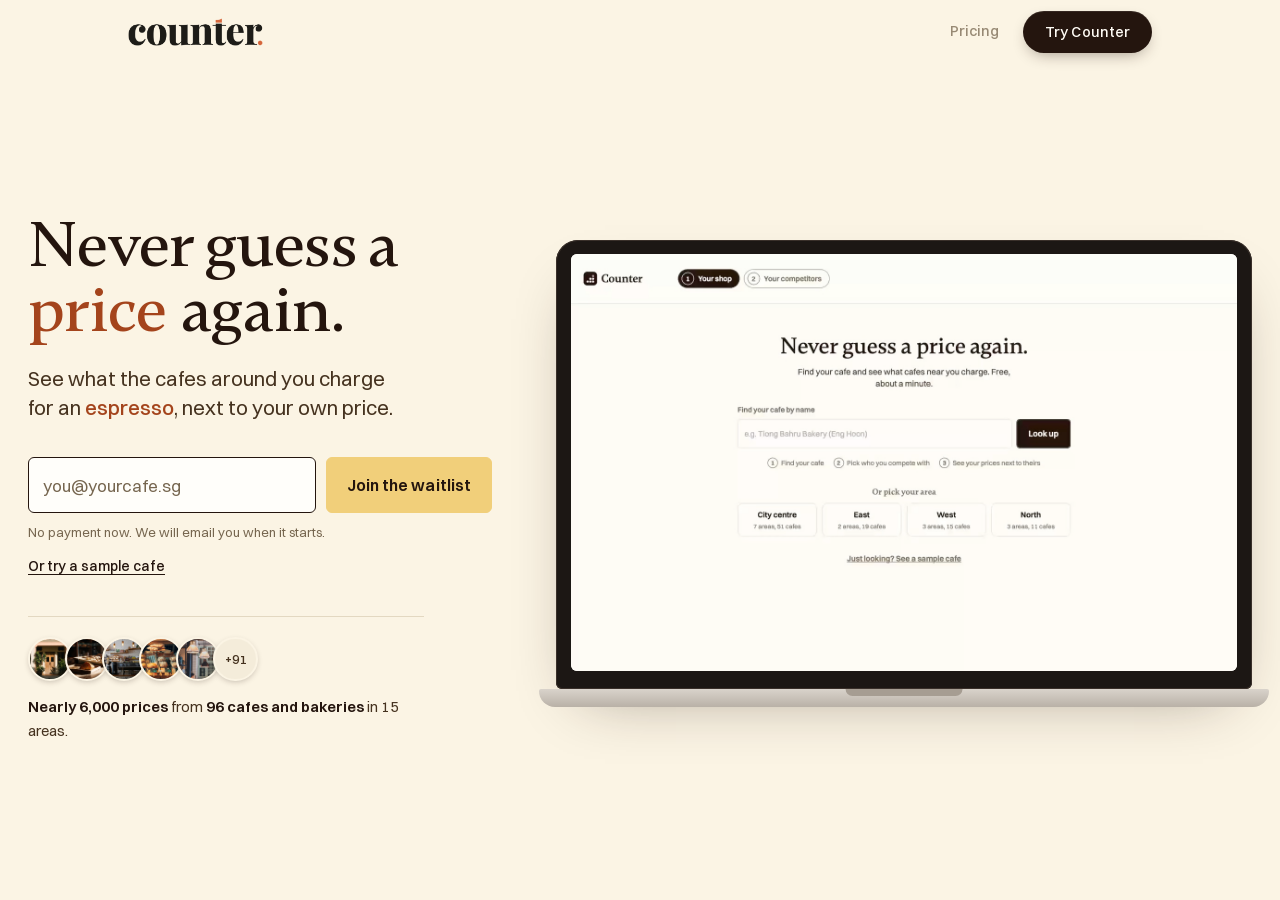
==== commit 889a7d7f: "Videos loop without a black flash and the poster matches the first frame; the hero pauses off screen" ====
--- a/index.html
+++ b/index.html
@@ -1152,6 +1152,19 @@
 /* small labels in sentence case sit closer together than capitals did */
 .tk-top,.tk-done b,.bigquote cite{letter-spacing:.02em}
 .rc-sub,.rc-foot{letter-spacing:.02em; font-size:12px}
+
+/* the phone video clears the screen's rounded corner, so the app's logo is never cut */
+.phone .screen{padding-top:26px; background:#FFFDF6}
+/* the price diagram sits on a card */
+.pricebox{margin-top:28px; padding:clamp(22px,4vw,44px); border:1px solid var(--rule); border-radius:22px; background:#FFFEFA; box-shadow:0 1px 2px rgba(42,24,16,.05),0 18px 40px -22px rgba(42,24,16,.22)}
+.pricebox .pricerow{margin-top:0}
+/* find your cafe, above Try it */
+.findcafe{max-width:620px; margin:0 auto clamp(56px,8vw,96px); padding:clamp(22px,4vw,34px); border:1px solid var(--rule); border-radius:22px; background:#FFFEFA; text-align:left}
+.findcafe h3{font-family:var(--f-display); font-size:clamp(24px,3vw,30px); line-height:1.15; color:var(--espresso); font-weight:500}
+.findcafe p{margin-top:8px; color:var(--muted)}
+.findcafe .combo{margin-top:18px}
+.findcafe input{width:100%; min-height:52px; padding:0 16px; border:1px solid var(--rule); border-radius:12px; background:#fff; font:inherit; font-size:16px; color:var(--espresso)}
+.findcafe input:focus{outline:2px solid var(--tomato); outline-offset:1px}
 </style>
 </head>
 <body>
@@ -1186,7 +1199,7 @@
         <div class="laptop">
           <div class="lid">
             <div class="appscreen">
-              <video id="hero-video" src="media/counter-laptop.mp4" poster="media/counter-laptop-poster.jpg" autoplay muted loop playsinline preload="auto" aria-label="Counter on a laptop: finding a cafe, its prices next to nearby cafes, trying a new price and the offers nearby"></video>
+              <video id="hero-video" poster="media/counter-laptop-poster.jpg" autoplay muted loop playsinline preload="auto" aria-label="Counter on a laptop: finding a cafe, its prices next to nearby cafes, trying a new price and the offers nearby"><source src="media/counter-laptop-sm.mp4" type="video/mp4" media="(max-width:700px)"><source src="media/counter-laptop.mp4" type="video/mp4"></video>
             </div>
           </div>
           <div class="base" aria-hidden="true"></div>
@@ -1237,18 +1250,29 @@
     <div class="wrap">
       <div class="plpills" id="pl-pills" role="group" aria-label="Item"></div>
       <h2 id="pl-head"></h2>
+      <div class="pricebox">
       <div class="pricerow">
         <div><p class="bigprice lo" id="pl-lo"></p><p class="pricelbl">cheapest</p></div>
         <div class="right"><p class="bigprice hi" id="pl-hi"></p><p class="pricelbl">most expensive</p></div>
       </div>
       <div class="dotplot" id="pl-plot" role="img"></div>
       <p class="pricenote" id="pl-note"></p>
+      </div>
     </div>
   </section>
 
   <!-- 4. try it: the live product, used right inside the laptop -->
   <section class="lsec trydemo" id="l-try">
     <div class="wrap">
+      <div class="findcafe">
+        <h3>Is your cafe on Counter?</h3>
+        <p>Type its name. If it&rsquo;s there, it opens right here, next to the cafes near it.</p>
+        <div class="combo">
+          <label class="vh" for="shop-input-1">Your cafe or area</label>
+          <input type="text" id="shop-input-1" role="combobox" aria-autocomplete="list" aria-expanded="false" aria-controls="shop-list-1" autocomplete="off" autocapitalize="off" spellcheck="false" enterkeyhint="search" placeholder="Your cafe&rsquo;s name, e.g. Caffe Pralet">
+          <ul class="combolist" id="shop-list-1" role="listbox" aria-label="Cafes and areas" hidden></ul>
+        </div>
+      </div>
       <span class="section-kicker">Try it</span>
       <h2>Your turn.</h2>
       <p class="sublead">This is Caffe Pralet in Tiong Bahru, next to four cafes near it. Click around: open an item, try a new price, see the offers nearby.</p>
@@ -1306,8 +1330,8 @@
           </li>
           <li class="ticket">
             <p class="tk-top"><span>No. 03</span><span>Coffee shop team</span></p>
-            <p class="tk-ask">&ldquo;Could the items be a dropdown instead of a long row?&rdquo;</p>
-            <p class="tk-done"><b>&#10003; Served</b>Items now sit in tabs: drinks, pastries, or all of them.</p>
+            <p class="tk-ask">&ldquo;My shop is not on your list.&rdquo;</p>
+            <p class="tk-done"><b>&#10003; Served</b>Add it yourself in about a minute: your shop&rsquo;s name, postal code and a photo of the menu.</p>
           </li>
         </ol>
       </div>
@@ -1431,7 +1455,7 @@
   <footer class="endfoot slim">
     <div class="wrap slimrow">
       <span class="wordmark"><img src="img/logo-light.png" alt="" width="135" height="28"><span class="vh">Counter</span></span>
-      <nav class="slimnav" aria-label="Footer"><a href="#l-how">How it works</a><a href="#l-full">Pricing</a><a href="team.html">Team</a><a href="#l-questions">Questions</a><a href="privacy.html">Privacy</a><a href="terms.html">Terms</a></nav>
+      <nav class="slimnav" aria-label="Footer"><a href="#l-how">How it works</a><a href="#l-full">Pricing</a><a href="team.html">Team</a><a href="#l-questions">Questions</a><a href="privacy.html">Privacy</a><a href="terms.html">Terms</a><a href="https://www.instagram.com/counter.singapore/" target="_blank" rel="me noopener">Instagram</a></nav>
     </div>
     <p class="wrap slimsmall">&copy; 2026 Counter. Made in Singapore. <span id="colophon-land" class="num"></span></p>
   </footer>
@@ -1733,10 +1757,18 @@
   // they start on the visitor's first tap, click or key instead of showing a Play button.
   const hv = byId("hero-video"), vid = byId("walk-video");
   const play = v => { v.muted = true; return v.play().catch(() => {}); };
-  const onFirst = () => { play(hv); if(vid.dataset.seen) play(vid); };
+  let heroOn = true;
+  const onFirst = () => { if(heroOn) play(hv); if(vid.dataset.seen) play(vid); };
   ["pointerdown", "touchend", "keydown"].forEach(e => addEventListener(e, onFirst, {once: true, passive: true}));
   play(hv);
-  if("IntersectionObserver" in window) new IntersectionObserver(f => { if(f[0].isIntersecting){ vid.dataset.seen = 1; play(vid); } else vid.pause(); }, {threshold: 0.3}).observe(vid);
+  if("IntersectionObserver" in window){
+    // only the video on screen plays, so a phone never decodes both at once
+    new IntersectionObserver(f => { heroOn = f[0].isIntersecting; if(heroOn) play(hv); else hv.pause(); }).observe(hv);
+    // a screen before the walkthrough comes into view, start loading it, so it plays at once
+    const warm = new IntersectionObserver(f => { if(f[0].isIntersecting){ vid.preload = "auto"; warm.disconnect(); } }, {rootMargin: "0px 0px 100% 0px"});
+    warm.observe(vid);
+    new IntersectionObserver(f => { if(f[0].isIntersecting){ vid.dataset.seen = 1; play(vid); } else vid.pause(); }, {threshold: 0.3}).observe(vid);
+  }
   else { vid.autoplay = true; play(vid); }
   if(still || !("IntersectionObserver" in window)) return;
   document.documentElement.classList.add("motion");
@@ -1798,7 +1830,7 @@
     if(!wide()){ track("demo_opened", {place: place, phone: true}); location.href = url; return; }
     if(query) frame.src = url;
     start(place);
-    screen.closest(".lsec").scrollIntoView({behavior: matchMedia("(prefers-reduced-motion: reduce)").matches ? "auto" : "smooth", block: "start"});
+    screen.closest(".laptop").scrollIntoView({behavior: matchMedia("(prefers-reduced-motion: reduce)").matches ? "auto" : "smooth", block: "center"});
   };
 
   // the sample on a phone is the app itself, at the same cafe
@@ -2092,6 +2124,7 @@
 // spaces and punctuation are dropped from both sides
 const fold = t => String(t).normalize("NFD").replace(/[̀-ͯ]/g, "").toLowerCase().replace(/[^a-z0-9]/g, "");
 function buildLanding(d){
+  makeShopField(d, byId("shop-input-1"), byId("shop-list-1"), "find");
   makeShopField(d, byId("shop-input-2"), byId("shop-list-2"), "closing");
 }
 /* One field, made once for each place it stands. Both run this same code, so
